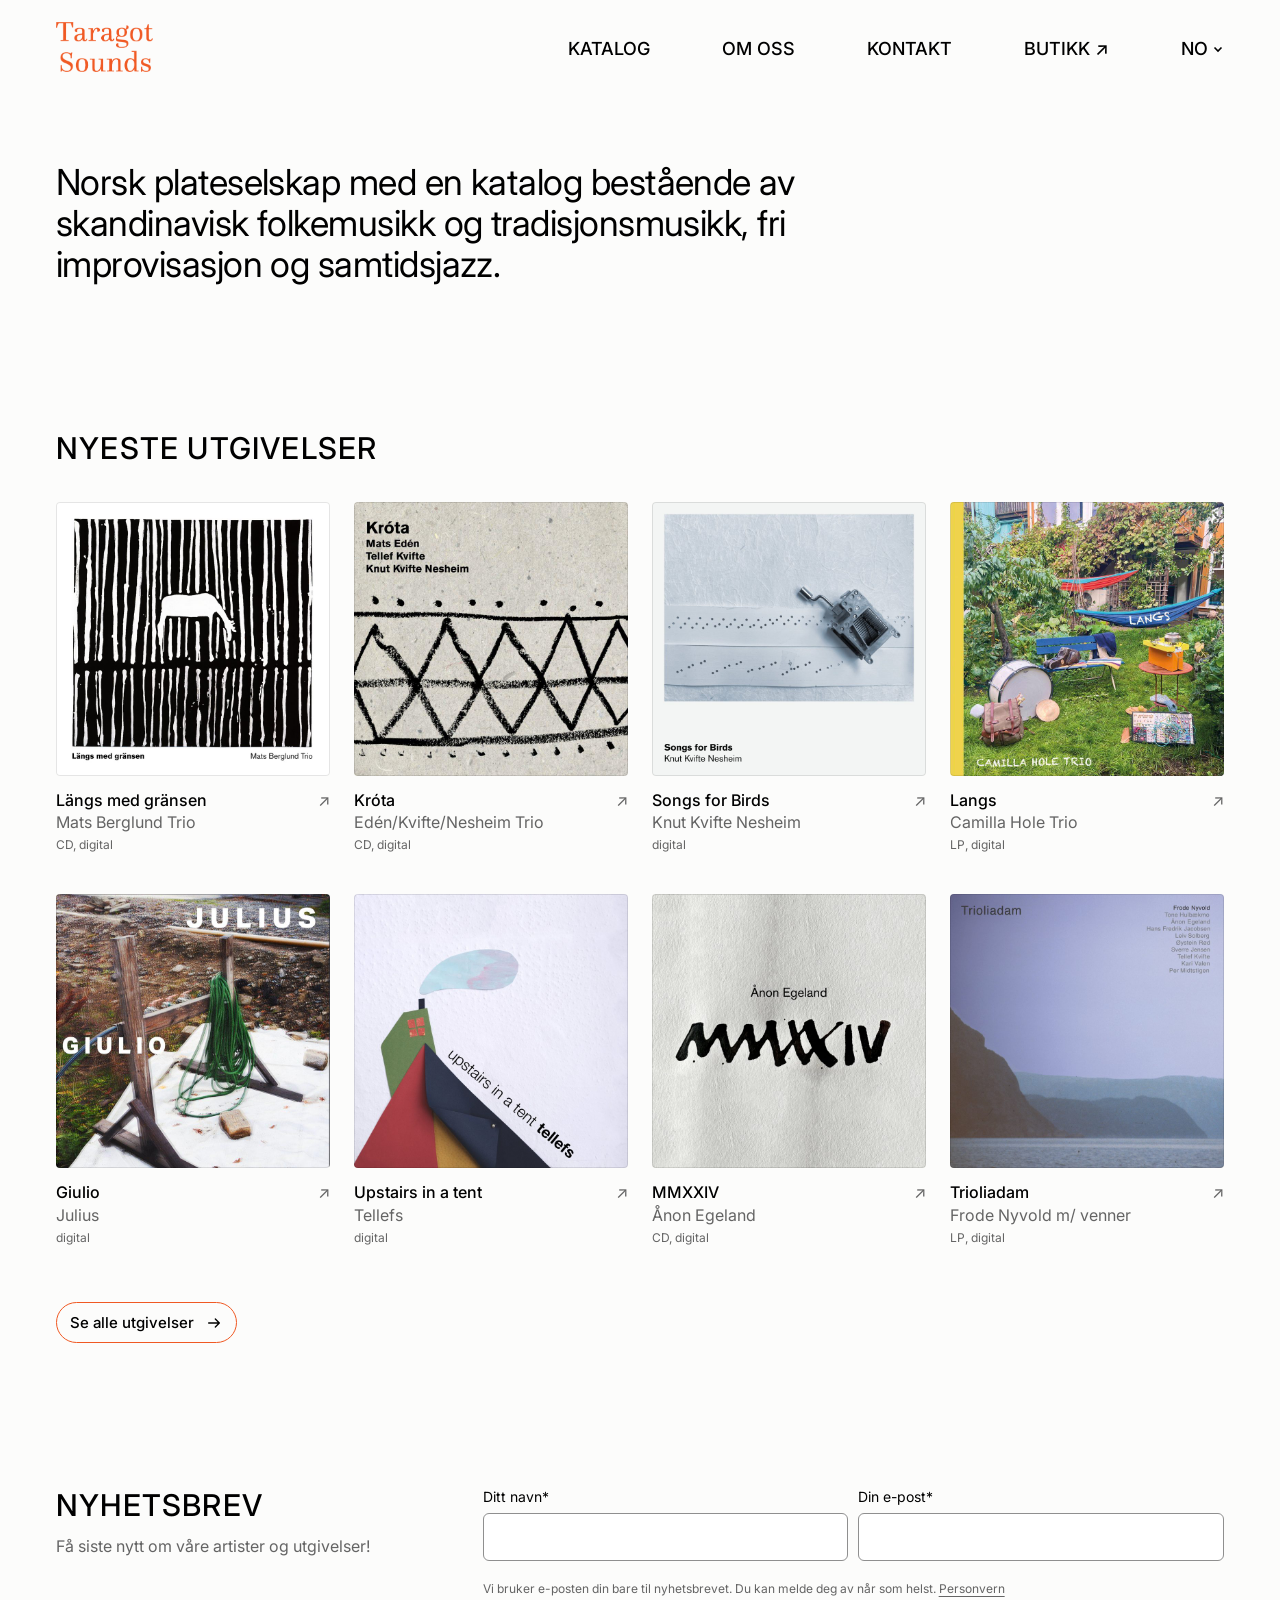
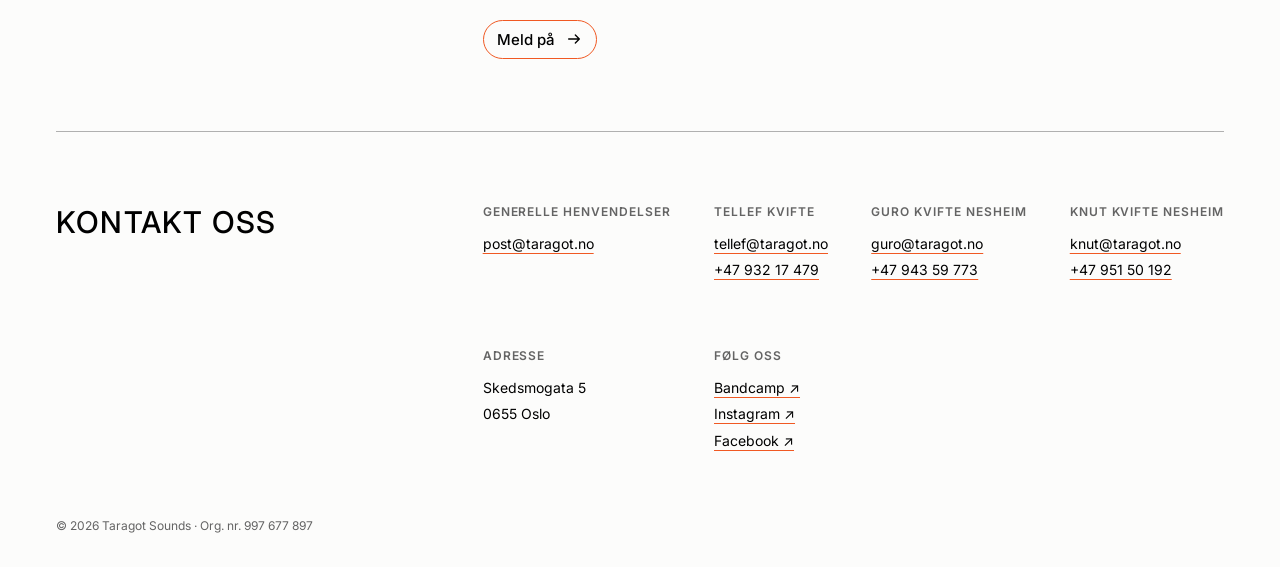
==== index.html @ 30683b6a "Ny logo, fjerning av prototype-tekst" ====
<!DOCTYPE html>
<html lang="nb">
<head>
  <meta charset="UTF-8">
  <meta name="viewport" content="width=device-width, initial-scale=1.0">
  <title>Taragot Sounds</title>
  <meta name="description" content="Norsk plateselskap med en katalog bestående av skandinavisk folkemusikk og tradisjonsmusikk, fri improvisasjon og samtidsjazz.">

  <!-- Inter (gratis, Google Fonts/OFL) brukes for all tekst. -->
  <link rel="preconnect" href="https://fonts.googleapis.com">
  <link rel="preconnect" href="https://fonts.gstatic.com" crossorigin>
  <link href="https://fonts.googleapis.com/css2?family=Inter:wght@400;500;600&display=swap" rel="stylesheet">

  <!-- tokens.css: farger, fonter og størrelser. stil.css: felles oppsett for alle sider. -->
  <link rel="stylesheet" href="tokens.css">
  <link rel="stylesheet" href="stil.css">
</head>
<body>


  <header class="nav" id="nav">
    <a class="logo" href="index.html" aria-label="Taragot Sounds — til forsiden">
      <img src="bilder/logo.png" alt="Taragot Sounds" width="97" height="50">
    </a>

    <nav class="nav-lenker" id="meny" aria-label="Hovedmeny">
      <a href="katalog.html">Katalog</a>
      <a href="om-oss.html">Om oss</a>
      <a href="#kontakt">Kontakt</a>
      <a href="https://taragot.bandcamp.com/" target="_blank" rel="noopener">Butikk&nbsp;<span aria-hidden="true">↗</span><span class="sr-only"> på Bandcamp (åpnes i ny fane)</span></a>
      <div class="sprakvelger" id="sprakvelger">
        <button class="sprak" id="sprak-knapp" aria-haspopup="true" aria-expanded="false" aria-controls="sprak-liste">
          <span class="sr-only">Språk: </span>NO
          <svg viewBox="0 0 12 12" fill="none" stroke="currentColor" stroke-width="1.6" aria-hidden="true"><path d="M2.5 4.5 6 8l3.5-3.5"/></svg>
        </button>
        <ul class="sprak-liste" id="sprak-liste" hidden>
          <li><a href="#" lang="nb" aria-current="true">Norsk</a></li>
          <li><a href="#" lang="en" hreflang="en">English</a></li>
        </ul>
      </div>
      <div class="meny-mobil">
        <ul class="meny-some">
          <li><a href="https://www.instagram.com/taragotsounds/" target="_blank" rel="noopener">Instagram&nbsp;<span aria-hidden="true">↗</span><span class="sr-only"> (åpnes i ny fane)</span></a></li>
          <li><a href="https://www.facebook.com/taragotsounds" target="_blank" rel="noopener">Facebook&nbsp;<span aria-hidden="true">↗</span><span class="sr-only"> (åpnes i ny fane)</span></a></li>
        </ul>
      </div>
    </nav>

    <button class="meny-knapp" id="meny-knapp" aria-label="Åpne meny" aria-expanded="false" aria-controls="meny">
      <svg class="ikon-meny" viewBox="0 0 24 24" fill="none" stroke="currentColor" stroke-width="1.6" stroke-linecap="round" aria-hidden="true"><path d="M4 7h16M4 12h16M4 17h16"/></svg>
      <svg class="ikon-lukk" viewBox="0 0 24 24" fill="none" stroke="currentColor" stroke-width="1.6" stroke-linecap="round" aria-hidden="true"><path d="M6 6l12 12M18 6 6 18"/></svg>
    </button>
  </header>

  <main>
    <section class="intro">
      <h1>Norsk plateselskap med en katalog bestående av skandinavisk folkemusikk og
        tradisjonsmusikk, fri improvisasjon og samtidsjazz.</h1>
    </section>

    <section class="innhold" id="utgivelser">
      <div class="utgivelser-topp">
        <h2 class="tittel">Nyeste utgivelser</h2>
        <div class="pilknapper">
          <button class="pil" id="pil-forrige" aria-label="Forrige utgivelse" disabled>
            <svg viewBox="0 0 18 18" fill="none" stroke="currentColor" stroke-width="1.5" stroke-linecap="round" stroke-linejoin="round" aria-hidden="true"><path d="M15 9H3M7.5 4.5 3 9l4.5 4.5"/></svg>
          </button>
          <button class="pil" id="pil-neste" aria-label="Neste utgivelse">
            <svg viewBox="0 0 18 18" fill="none" stroke="currentColor" stroke-width="1.5" stroke-linecap="round" stroke-linejoin="round" aria-hidden="true"><path d="M3 9h12M10.5 4.5 15 9l-4.5 4.5"/></svg>
          </button>
        </div>
      </div>

      <!-- Coverbilder ligger i bilder/covers/ (800×800 px, JPG).
           Mangler et bilde, vises tittelen som plassholder. -->
      <div class="kort-rad karusell" id="kort-rad">
        <a class="kort" href="https://taragot.bandcamp.com/album/l-ngs-med-gr-nsen" target="_blank" rel="noopener"><div class="cover">Längs med gränsen<img src="bilder/covers/langs-med-gransen.jpg" alt="" loading="lazy" onerror="this.remove()"></div><h3>Längs med gränsen<span class="pil-ut" aria-hidden="true">↗</span></h3><p class="artist">Mats Berglund Trio</p><p class="format">CD, digital</p><span class="sr-only"> – hør på Bandcamp (åpnes i ny fane)</span></a>
        <a class="kort" href="https://taragot.bandcamp.com/album/kr-ta" target="_blank" rel="noopener"><div class="cover">Króta<img src="bilder/covers/krota.jpg" alt="" loading="lazy" onerror="this.remove()"></div><h3>Króta<span class="pil-ut" aria-hidden="true">↗</span></h3><p class="artist">Edén/Kvifte/Nesheim Trio</p><p class="format">CD, digital</p><span class="sr-only"> – hør på Bandcamp (åpnes i ny fane)</span></a>
        <a class="kort" href="https://knutkviftenesheim.bandcamp.com/album/songs-for-birds" target="_blank" rel="noopener"><div class="cover">Songs for Birds<img src="bilder/covers/songs-for-birds.jpg" alt="" loading="lazy" onerror="this.remove()"></div><h3>Songs for Birds<span class="pil-ut" aria-hidden="true">↗</span></h3><p class="artist">Knut Kvifte Nesheim</p><p class="format">digital</p><span class="sr-only"> – hør på Bandcamp (åpnes i ny fane)</span></a>
        <a class="kort" href="https://camillaholetrio.bandcamp.com/album/langs" target="_blank" rel="noopener"><div class="cover">Langs<img src="bilder/covers/langs.jpg" alt="" loading="lazy" onerror="this.remove()"></div><h3>Langs<span class="pil-ut" aria-hidden="true">↗</span></h3><p class="artist">Camilla Hole Trio</p><p class="format">LP, digital</p><span class="sr-only"> – hør på Bandcamp (åpnes i ny fane)</span></a>
        <a class="kort" href="https://taragot.bandcamp.com/track/giulio" target="_blank" rel="noopener"><div class="cover">Giulio<img src="bilder/covers/giulio.jpg" alt="" loading="lazy" onerror="this.remove()"></div><h3>Giulio<span class="pil-ut" aria-hidden="true">↗</span></h3><p class="artist">Julius</p><p class="format">digital</p><span class="sr-only"> – hør på Bandcamp (åpnes i ny fane)</span></a>
        <a class="kort" href="https://tellefkvifte.bandcamp.com/album/upstairs-in-a-tent" target="_blank" rel="noopener"><div class="cover">Upstairs in a tent<img src="bilder/covers/upstairs-in-a-tent.jpg" alt="" loading="lazy" onerror="this.remove()"></div><h3>Upstairs in a tent<span class="pil-ut" aria-hidden="true">↗</span></h3><p class="artist">Tellefs</p><p class="format">digital</p><span class="sr-only"> – hør på Bandcamp (åpnes i ny fane)</span></a>
        <a class="kort" href="https://taragot.bandcamp.com/album/non-egeland-mmxxiv" target="_blank" rel="noopener"><div class="cover">MMXXIV<img src="bilder/covers/mmxxiv.jpg" alt="" loading="lazy" onerror="this.remove()"></div><h3>MMXXIV<span class="pil-ut" aria-hidden="true">↗</span></h3><p class="artist">Ånon Egeland</p><p class="format">CD, digital</p><span class="sr-only"> – hør på Bandcamp (åpnes i ny fane)</span></a>
        <a class="kort" href="https://taragot.bandcamp.com/album/trioliadam" target="_blank" rel="noopener"><div class="cover">Trioliadam<img src="bilder/covers/trioliadam.jpg" alt="" loading="lazy" onerror="this.remove()"></div><h3>Trioliadam<span class="pil-ut" aria-hidden="true">↗</span></h3><p class="artist">Frode Nyvold m/ venner</p><p class="format">LP, digital</p><span class="sr-only"> – hør på Bandcamp (åpnes i ny fane)</span></a>
      </div>

      <div class="se-alle">
        <a class="knapp" href="katalog.html">Se alle utgivelser
          <svg viewBox="0 0 18 18" fill="none" stroke="currentColor" stroke-width="1.5" stroke-linecap="round" stroke-linejoin="round" aria-hidden="true"><path d="M3 9h12M10.5 4.5 15 9l-4.5 4.5"/></svg>
        </a>
      </div>
    </section>

    <section class="nyhetsbrev to-kol">
      <div>
        <h2 class="tittel">Nyhetsbrev</h2>
        <p class="ingress">Få siste nytt om våre artister og utgivelser!</p>
      </div>
      <form id="paamelding">
        <div class="felter">
          <div class="felt">
            <label for="navn">Ditt navn*</label>
            <input id="navn" type="text" autocomplete="name" required>
          </div>
          <div class="felt">
            <label for="epost">Din e-post*</label>
            <input id="epost" type="email" autocomplete="email" required>
          </div>
        </div>
        <p class="personvern">Vi bruker e-posten din bare til nyhetsbrevet. Du kan melde deg av når som helst. <a href="#">Personvern</a></p>
        <button class="knapp" type="submit">Meld på
          <svg viewBox="0 0 18 18" fill="none" stroke="currentColor" stroke-width="1.5" stroke-linecap="round" stroke-linejoin="round" aria-hidden="true"><path d="M3 9h12M10.5 4.5 15 9l-4.5 4.5"/></svg>
        </button>
        <p class="takk" id="takk" role="status"></p>
      </form>
    </section>

  </main>

    <footer id="kontakt">
    <div class="footer-kontakt">
      <div>
        <h2 class="tittel">Kontakt oss</h2>
      </div>
      <div class="footer-grid">
        <div class="footer-kol footer-kol--person">
          <h3>Generelle henvendelser</h3>
          <ul>
            <li><a class="lenke" href="mailto:post@taragot.no">post@taragot.no</a></li>
          </ul>
        </div>
        <div class="footer-kol footer-kol--person">
          <h3>Tellef Kvifte</h3>
          <ul>
            <li><a class="lenke" href="mailto:tellef@taragot.no">tellef@taragot.no</a></li>
            <li><a class="lenke" href="tel:+4793217479">+47 932 17 479</a></li>
          </ul>
        </div>
        <div class="footer-kol footer-kol--person">
          <h3>Guro Kvifte Nesheim</h3>
          <ul>
            <li><a class="lenke" href="mailto:guro@taragot.no">guro@taragot.no</a></li>
            <li><a class="lenke" href="tel:+4794359773">+47 943 59 773</a></li>
          </ul>
        </div>
        <div class="footer-kol footer-kol--person">
          <h3>Knut Kvifte Nesheim</h3>
          <ul>
            <li><a class="lenke" href="mailto:knut@taragot.no">knut@taragot.no</a></li>
            <li><a class="lenke" href="tel:+4795150192">+47 951 50 192</a></li>
          </ul>
        </div>
        <div class="footer-kol">
          <h3>Adresse</h3>
          <p>Skedsmogata 5<br>0655 Oslo</p>
        </div>
        <div class="footer-kol">
          <h3>Følg oss</h3>
          <ul>
            <li><a class="lenke" href="https://taragot.bandcamp.com/" target="_blank" rel="noopener">Bandcamp&nbsp;<span aria-hidden="true">↗</span><span class="sr-only"> (åpnes i ny fane)</span></a></li>
            <li><a class="lenke" href="https://www.instagram.com/taragotsounds/" target="_blank" rel="noopener">Instagram&nbsp;<span aria-hidden="true">↗</span><span class="sr-only"> (åpnes i ny fane)</span></a></li>
            <li><a class="lenke" href="https://www.facebook.com/taragotsounds" target="_blank" rel="noopener">Facebook&nbsp;<span aria-hidden="true">↗</span><span class="sr-only"> (åpnes i ny fane)</span></a></li>
          </ul>
        </div>
      </div>
    </div>
    <div class="footer-bunn">
      <span>© 2026 Taragot Sounds · Org. nr. 997 677 897</span>
    </div>
  </footer>

  <a class="til-toppen" href="#" aria-label="Til toppen"><svg viewBox="0 0 24 24" fill="none" stroke="currentColor" stroke-width="1.6" stroke-linecap="round" stroke-linejoin="round" aria-hidden="true"><path d="M12 19V5M6 11l6-6 6 6"/></svg></a>

  <script src="felles.js"></script>

</body>
</html>
---- tokens.css ----
/* =====================================================================
   Design-tokens for 5b / Taragot — offentlig nettside
   ---------------------------------------------------------------------
   Grunnmuren prototypen bygger på: farger, fonter og typeskala som
   CSS-variabler. Designeren overstyrer verdiene her uten å røre annen kode.

   Utgangspunkt hentet fra taragot.com (Wix, 2026-06-20). Oppdatert med
   designer-innspill 2026-09-15: aksent = oransje, all tekst svart, Inter.
   ===================================================================== */

:root {

  /* --- FARGER ------------------------------------------------------- */
  --bg:        #FCFCFB;   /* sidebakgrunn (off-white) — navbar, hero, footer */
  --bg-alt:    #FFFFFF;   /* hvite kort/ruter (utgivelser, skjemafelt) */
  --bg-alt-2:  #F1F0EC;   /* plassholder bak coverbilder */
  --text:      #000000;   /* all tekst helt svart (designer 2026-09-15) */
  --text-svak: #8F8F8F;   /* sekundær tekst / metadata (grå) */
  --text-svak-2: #646464; /* mørkere grå variant */
  --linje:     #E2E2E2;   /* svake skillelinjer (kort-grid o.l.) */
  --cover-kant: rgba(0, 0, 0, 0.10); /* hårlinje rundt coverbilder */
  --linje-sterk: #B0B0B0; /* tydeligere linjer */
  --felt-kant:   #8F8F8F; /* kant rundt skjemafelt (kontrast 3,2:1)    */
  --linje-svart: #000000; /* svarte konturer: input, footer-topplinje */

  --aksent:       #F05923;  /* ORANSJE — sterkere oransje fra Mildrids skisse
                               2026-10-26 (var #EA854C). Logo, lydbølge,
                               kortkanter, knapper, skjemafelt, understrek. */
  --knapp-hover:  #A6A6A6;  /* grå ved hover på knapper (designer)         */

  /* --- FONTER -------------------------------------------------------
     Designer 2026-09-15: all tekst i Inter, unntatt logoen som beholder
     en serif. Inter er gratis (Google Fonts, OFL). Den endelige serifen
     til logoen avklares med designer — inntil da generisk serif-fallback. */

  --font-logo:      "Inter", system-ui, -apple-system, sans-serif; /* logo i Inter, store bokstaver (skisse 2026-10-26) */
  --font-overskrift: "Inter", system-ui, -apple-system, sans-serif;
  --font-brodtekst:  "Inter", system-ui, -apple-system, sans-serif;
  --font-meny:       "Inter", system-ui, -apple-system, sans-serif;

  /* --- TYPESKALA (linjehøyde 1.4) ----------------------------------- */
  --t-hero:       80px;
  --t-sidetittel: 60px;
  --t-h1:         48px;
  --t-h2:         40px;
  --t-h3:         24px;
  --t-brod:       18px;
  --t-h1-ny:      40px;   /* H1: introsetningen (mobil: 26px) */
  --t-sidetittel-ny: 40px; /* H1 på undersider, f.eks. KATALOG (mobil: 28px) */
  --t-ingress:    22px;   /* ingress under sidetittel (mobil: 19px) */
  --t-h2-ny:      30px;   /* H2: seksjonsoverskrifter (mobil: 20px) */
  --t-seksjon:    36px;   /* seksjonsoverskrifter, store bokstaver (mobil: 22px) */
  --t-intro:      22px;   /* introteksten øverst (mobil: 19px) */
  --t-meny:       16px;
  --t-nav:        18px;   /* toppmenyen på PC */
  --t-meny-stor:  34px;   /* lenkene i mobilmenyen */
  --t-knapp:      15px;
  --t-liten:      14px;
  --t-caption:    12px;
  --linjehoyde:   1.4;

  /* --- LAYOUT -------------------------------------------------------- */
  --gutter:       56px;   /* sidemarginal på desktop (mobil: 20px)       */

}

/* =====================================================================
   FONT-NOTAT
   ---------------------------------------------------------------------
   Designer valgte Inter til all tekst (2026-09-15). Inter er gratis
   (Google Fonts / OFL) — fri å selvhoste, ingen lisenshake.

   Fra 2026-10-26 (Mildrids skisse) er også logoen i Inter, med store
   bokstaver og en liten «lydbølge» under. Tidligere sto det en serif her.

   (De tidligere Wix-fontene Questa Sans / DIN Next er dermed ute av bruk
   — de var kommersielle og Wix-lisensen fulgte ikke med til egen side.)
   ===================================================================== */
---- stil.css ----
/* =====================================================================
   Felles stil for alle sidene på taragot-nettsiden.
   Bruker KUN variablene fra tokens.css (farger, fonter, størrelser).
   Ny layout 2026-10-26 etter Mildrids skisser.
   ===================================================================== */

* { box-sizing: border-box; }
html { scroll-behavior: smooth; }
body {
  margin: 0;
  background: var(--bg);
  color: var(--text);
  font-family: var(--font-brodtekst);
  font-size: var(--t-brod);
  line-height: var(--linjehoyde);
  -webkit-font-smoothing: antialiased;
}
a { color: inherit; text-decoration: none; }
img { display: block; max-width: 100%; }

/* Tekst bare for skjermlesere */
.sr-only {
  position: absolute; width: 1px; height: 1px; overflow: hidden;
  clip: rect(0 0 0 0); white-space: nowrap;
}

/* Synlig tastaturfokus på alt som kan klikkes */
a:focus-visible, button:focus-visible {
  outline: 2px solid var(--text); outline-offset: 3px; border-radius: 4px;
}

.proto-varsel {
  background: var(--text); color: var(--bg);
  font-family: var(--font-meny); font-size: var(--t-liten);
  text-align: center; padding: 8px 16px; letter-spacing: 0.02em;
}

/* Lik luft over og under hver seksjon */
:root { --seksjon-luft: 72px; }

.innhold { padding: 0 var(--gutter); }

/* --- Overskrifter ------------------------------------------------------
   H1 forside: stor introsetning (.intro h1)
   H1 underside: sidetittel med store bokstaver (.sidetittel)
   H2: seksjonsoverskrift (.tittel)
   H3: underoverskrift / korttittel                                       */
.tittel {
  font-family: var(--font-overskrift);
  font-size: var(--t-h2-ny); font-weight: 500;
  text-transform: uppercase; letter-spacing: 0.04em;
  line-height: 1.2; margin: 0;
}
.undertittel {
  font-size: var(--t-meny); font-weight: 600;
  text-transform: uppercase; letter-spacing: 0.06em;
  margin: 0;
}

/* --- Toppmeny ---------------------------------------------------------- */
.nav {
  position: sticky; top: 0; z-index: 50;
  background: var(--bg);
  display: flex; align-items: flex-start; justify-content: space-between;
  padding: 22px var(--gutter) 18px;
  transition: transform .3s ease;
}
.nav--skjult { transform: translateY(-100%); }

.logo { display: inline-block; }
.logo img { display: block; width: 97px; height: auto; }

.nav-lenker { display: flex; align-items: center; gap: clamp(28px, 6vw, 72px); padding-top: 14px; }
.nav-lenker a, .sprak {
  font-family: var(--font-meny); font-size: var(--t-nav); font-weight: 500;
  text-transform: uppercase; color: var(--text);
  transition: opacity .15s ease;
}
.nav-lenker a:hover, .sprak:hover { opacity: .45; }
/* Siden man står på: oransje strek under (teksten forblir svart for kontrast) */
.nav-lenker a[aria-current="page"] {
  text-decoration: underline; text-decoration-color: var(--aksent);
  text-decoration-thickness: 2px; text-underline-offset: 8px;
}

.sprak {
  display: inline-flex; align-items: center; gap: 4px;
  background: none; border: none; padding: 0; cursor: pointer;
}
.sprak svg { width: 12px; height: 12px; transition: transform .15s ease; }
.sprak[aria-expanded="true"] svg { transform: rotate(180deg); }
.sprakvelger { position: relative; }
.sprak-liste {
  position: absolute; right: 0; top: calc(100% + 10px); z-index: 60;
  list-style: none; margin: 0; padding: 6px 0; min-width: 150px;
  background: var(--bg-alt); border: 1px solid var(--linje); border-radius: 6px;
  box-shadow: 0 6px 20px rgba(0,0,0,.08);
}
.sprak-liste[hidden] { display: none; }
.nav-lenker .sprak-liste a { display: block; padding: 9px 16px; text-transform: none; font-weight: 400; }
.nav-lenker .sprak-liste a:hover { opacity: 1; background: var(--bg-alt-2); }
.sprak-liste a[aria-current="true"] { font-weight: 600; }
.sprak-liste a[aria-current="true"]::after { content: " ✓"; }

/* Ekstra innhold i mobilmenyen (språk og sosiale medier) – skjult på PC */
.meny-mobil { display: none; }
.meny-some { list-style: none; margin: 0; padding: 0; display: flex; gap: 28px; }
.nav-lenker .meny-some a {
  font-size: var(--t-liten); font-weight: 400; text-transform: none;
  text-decoration: underline; text-decoration-color: var(--aksent); text-underline-offset: 4px;
}

.meny-knapp {
  display: none;
  width: 44px; height: 44px; border-radius: 50%;
  border: 1.5px solid var(--aksent); background: none; color: var(--text);
  align-items: center; justify-content: center; cursor: pointer; padding: 0;
}
.meny-knapp svg { width: 22px; height: 22px; }
.meny-knapp .ikon-lukk, .nav--apen .meny-knapp .ikon-meny { display: none; }
.nav--apen .meny-knapp .ikon-lukk { display: block; }

/* --- Forside: intro ---------------------------------------------------- */
.intro { padding: 72px var(--gutter) var(--seksjon-luft); }
.intro h1 {
  margin: 0; max-width: 23em;
  font-size: clamp(28px, 2.8vw, 38px); font-weight: 400;
  line-height: 1.15; letter-spacing: -0.015em;
}

/* --- Undersider: sidetopp ---------------------------------------------- */
.sidetopp { padding: 72px var(--gutter) 56px; }
.sidetittel {
  margin: 0;
  font-size: var(--t-sidetittel-ny); font-weight: 500;
  text-transform: uppercase; letter-spacing: 0.03em; line-height: 1.1;
}
/* Sidetittel til venstre, ingress til høyre (samme kolonner som .to-kol) */
.sidetopp--to-kol { display: grid; grid-template-columns: 1fr 2fr; gap: 56px; align-items: start; }
.sidetopp--to-kol .sideingress { margin-top: 4px; }
.sideingress {
  margin: 28px 0 0; max-width: 56ch;
  font-size: var(--t-ingress); line-height: 1.4;
}

/* --- Utgivelser -------------------------------------------------------- */
#utgivelser { padding-top: var(--seksjon-luft); }
.utgivelser-topp { display: flex; align-items: center; justify-content: space-between; margin-bottom: 36px; }
.pilknapper { display: none; gap: 10px; }
.pil {
  width: 44px; height: 44px; border-radius: 50%;
  border: 1.5px solid var(--aksent); background: none; color: var(--text);
  display: flex; align-items: center; justify-content: center; cursor: pointer; padding: 0;
  transition: opacity .15s ease;
}
.pil svg { width: 18px; height: 18px; }
.pil:disabled { opacity: .3; cursor: default; }

.kort-rad { display: grid; grid-template-columns: repeat(4, 1fr); gap: 40px 24px; }
/* Utgivelser oppfører seg som kort (hele flaten er klikkbar),
   men uten ramme – bare cover og tekst. */
.kort { display: block; position: relative; border-radius: 4px; }
.cover {
  position: relative; aspect-ratio: 1 / 1; overflow: hidden;
  background: var(--bg-alt-2); border-radius: 4px;
  display: flex; align-items: center; justify-content: center;
  text-align: center; padding: 12px;
  color: var(--text-svak-2); font-size: var(--t-caption);
}
.cover img {
  position: absolute; inset: 0; width: 100%; height: 100%; object-fit: cover;
  transition: filter .3s ease;
}
/* Hover: coveret blekner litt (beholder fargene), som tegn på at det kan klikkes */
.cover::before {
  content: ""; position: absolute; inset: 0; z-index: 1; pointer-events: none;
  background: var(--bg); opacity: 0; transition: opacity .3s ease;
}
.kort:hover .cover::before, .kort:focus-visible .cover::before { opacity: .5; }
/* Hårlinje rundt coveret, så lyse covere ikke flyter ut i bakgrunnen */
.cover::after {
  content: ""; position: absolute; inset: 0; border-radius: 4px;
  box-shadow: inset 0 0 0 1px var(--cover-kant); pointer-events: none;
}
.kort h3 {
  display: flex; align-items: baseline; justify-content: space-between; gap: 8px;
  font-size: var(--t-meny); font-weight: 500; margin: 14px 0 2px; line-height: 1.3;
}
.kort .pil-ut { flex: none; font-weight: 400; color: var(--text-svak-2); transition: color .15s ease, transform .15s ease; }
.kort:hover .pil-ut, .kort:focus-visible .pil-ut { color: var(--text); transform: translate(2px, -2px); }
.kort .artist { font-size: var(--t-meny); color: var(--text-svak-2); margin: 0; line-height: 1.3; }
.kort .format { font-size: var(--t-caption); color: var(--text-svak-2); margin: 4px 0 0; }

.se-alle { margin: 56px 0 var(--seksjon-luft); }
.katalog { padding-bottom: var(--seksjon-luft); }

/* --- Knapper ------------------------------------------------------------
   Sekundær: oransje kant. Primær: fylt oransje, svart tekst.            */
.knapp {
  display: inline-flex; align-items: center; gap: 12px; cursor: pointer;
  background: none; color: var(--text);
  border: 1.5px solid var(--aksent); border-radius: 999px;
  font-family: var(--font-meny); font-size: var(--t-knapp); font-weight: 500;
  padding: 9px 14px 9px 13px;
  transition: background .15s ease, color .15s ease;
}
.knapp svg { width: 16px; height: 16px; transition: transform .15s ease; }
.knapp:hover { background: var(--aksent); }
.knapp:hover svg { transform: translateX(3px); }
.knapp--primar { background: var(--aksent); border-color: var(--aksent); color: var(--text); font-weight: 600; }
.knapp--primar:hover { background: var(--text); border-color: var(--text); color: #FFFFFF; }

/* --- Tekstlenker ------------------------------------------------------- */
.lenke {
  font-size: var(--t-meny);
  text-decoration: underline; text-decoration-color: var(--aksent);
  text-decoration-thickness: 1px; text-underline-offset: 4px;
  transition: opacity .15s ease;
}
.lenke:hover { opacity: .55; }

/* --- To kolonner: tittel til venstre, innhold til høyre ---------------- */
.to-kol {
  display: grid; grid-template-columns: 1fr 2fr; gap: 56px;
  padding: var(--seksjon-luft) var(--gutter);
}
.to-kol .tittel { margin-bottom: 12px; }
.ingress { margin: 0; font-size: var(--t-meny); color: var(--text-svak-2); max-width: 32ch; }

/* --- Nyhetsbrev -------------------------------------------------------- */
.felter { display: grid; grid-template-columns: 1fr 1fr; gap: 10px; margin-bottom: 20px; }
.felt label { display: block; font-size: var(--t-liten); color: var(--text); margin-bottom: 6px; }
.felt input {
  width: 100%; height: 48px; padding: 0 14px;
  background: var(--bg-alt);
  border: 1px solid var(--felt-kant); border-radius: 6px;
  font-family: var(--font-brodtekst); font-size: var(--t-meny); color: var(--text);
  transition: border-color .15s ease;
}
.felt input:hover { border-color: var(--text); }
.felt input:focus { outline: 2px solid var(--text); outline-offset: 1px; border-color: var(--text); }
.personvern { font-size: var(--t-caption); color: var(--text-svak-2); margin: 0 0 22px; }
.personvern a { text-decoration: underline; text-underline-offset: 3px; }
.takk { display: none; margin-top: 14px; font-size: var(--t-liten); }

/* --- Kontaktliste ------------------------------------------------------ */
.kontaktliste { list-style: none; margin: 0; padding: 0; }
.kontaktliste li {
  display: grid; grid-template-columns: 1.2fr 1.2fr 1fr; gap: 24px; align-items: baseline;
  padding: 10px 0;
}
.kontaktliste .navn { font-size: var(--t-meny); font-weight: 500; }
.kontaktliste .tlf { justify-self: start; }

/* --- Om oss ------------------------------------------------------------ */
.bilde-plass {
  position: relative; overflow: hidden; border-radius: 4px;
  background: var(--bg-alt-2);
  display: flex; align-items: center; justify-content: center;
  color: var(--text-svak-2); font-size: var(--t-liten); text-align: center; padding: 16px;
}
.bilde-plass img { position: absolute; inset: 0; width: 100%; height: 100%; object-fit: cover; }
.fellesbilde { margin: 0; padding: 0 var(--gutter); }
.fellesbilde .bilde-plass { aspect-ratio: 21 / 9; }
.fellesbilde figcaption { margin-top: 12px; font-size: var(--t-caption); color: var(--text-svak-2); }

.brodtekst { max-width: 62ch; }
.brodtekst p { margin: 0 0 1.2em; font-size: var(--t-brod); line-height: 1.65; }
.brodtekst p:last-child { margin-bottom: 0; }
.brodtekst .lenke { font-size: inherit; }

.folk-seksjon { padding-bottom: 16px; }
.folk { display: grid; grid-template-columns: repeat(3, 1fr); gap: 24px; }
.person .bilde-plass { aspect-ratio: 4 / 5; }
.person h3 { margin: 16px 0 2px; font-size: var(--t-meny); font-weight: 500; line-height: 1.3; }
.person p { margin: 0; font-size: var(--t-liten); color: var(--text-svak-2); line-height: 1.45; }
.person-kontakt { list-style: none; margin: 14px 0 0; padding: 0; display: grid; gap: 6px; }
.person-kontakt .lenke { font-size: var(--t-liten); }

/* --- Footer ------------------------------------------------------------ */
footer {
  margin: 0 var(--gutter); padding: var(--seksjon-luft) 0 32px;
  border-top: 1px solid var(--linje-sterk);
  font-size: var(--t-liten); color: var(--text);
}
/* Kontakt oss er første del av footeren: tittel til venstre, innhold til høyre.
   Personene, adressen og Følg oss står i ett felles rutenett, så kolonnene
   står i linje og avstanden er lik overalt. */
.footer-kontakt { display: grid; grid-template-columns: 1fr 2fr; gap: 56px; padding-bottom: 56px; }
.footer-grid {
  display: grid; grid-template-columns: repeat(4, max-content);
  justify-content: space-between; gap: 40px 24px;
}
.footer-kol--person h3 { white-space: nowrap; }
/* Litt ekstra luft mellom personene og Adresse / Følg oss */
.footer-grid > .footer-kol:not(.footer-kol--person) { margin-top: 24px; }
.footer-kol h3 {
  margin: 0 0 10px; font-size: var(--t-caption); font-weight: 600;
  text-transform: uppercase; letter-spacing: 0.08em; color: var(--text-svak-2);
}
.footer-kol p, .footer-kol ul { margin: 0; padding: 0; list-style: none; line-height: 1.9; }
.footer-kol .lenke { font-size: var(--t-liten); }
.footer-bunn {
  display: flex; justify-content: space-between; align-items: center; gap: 20px;
  padding-top: 8px; font-size: var(--t-caption); color: var(--text-svak-2);
}
/* Til toppen: rund knapp med pil, samme stil som menyknappen.
   Ligger fast nede i høyre hjørne og vises når man har scrollet ned. */
.til-toppen {
  position: fixed; right: var(--gutter); bottom: 24px; z-index: 40;
  width: 44px; height: 44px; border-radius: 50%;
  border: 1.5px solid var(--aksent); background: var(--bg); color: var(--text);
  display: inline-flex; align-items: center; justify-content: center;
  opacity: 0; visibility: hidden; transform: translateY(8px);
  transition: opacity .2s ease, transform .2s ease, visibility .2s, background .15s ease;
}
.til-toppen--synlig { opacity: 1; visibility: visible; transform: none; }
.til-toppen svg { width: 20px; height: 20px; transition: transform .15s ease; }
.til-toppen:hover { background: var(--aksent); }
.til-toppen:hover svg { transform: translateY(-2px); }
body.meny-apen .til-toppen { visibility: hidden; }

/* =====================================================================
   NETTBRETT
   ===================================================================== */
@media (max-width: 1180px) {
  /* Smalere skjerm: to kolonner, så navnene ikke deles */
  .footer-grid { grid-template-columns: repeat(2, max-content); justify-content: start; column-gap: 72px; }
}
@media (max-width: 1000px) {
  .kort-rad { grid-template-columns: repeat(2, 1fr); }

  /* Nettbrett og mobil: tittel over innholdet i Kontakt oss og på Katalog */
  .footer-kontakt { grid-template-columns: 1fr; gap: 24px; }
  .sidetopp--to-kol { grid-template-columns: 1fr; gap: 0; }
  .sidetopp--to-kol .sideingress { margin-top: 24px; }

  /* Nettbrett og mobil: rund menyknapp i stedet for menylinjen */
  .nav { align-items: center; padding: 16px var(--gutter); }
  /* Mobilmeny: dekker hele skjermen, store lenker.
     Ligger bak logo og lukkeknapp (z-index -1 inne i headeren). */
  .nav-lenker {
    display: none; z-index: -1;
    position: fixed; inset: 0;
    flex-direction: column; align-items: flex-start; gap: 0;
    background: var(--bg);
    padding: var(--meny-topp, 136px) var(--gutter) 40px;
    overflow-y: auto;
  }
  .nav--apen .nav-lenker { display: flex; }
  .nav-lenker > a {
    font-size: var(--t-meny-stor); font-weight: 400; line-height: 1.15;
    letter-spacing: 0.01em; padding: 10px 0;
    text-decoration: underline; text-decoration-color: var(--aksent);
    text-decoration-thickness: 1.5px; text-underline-offset: 8px;
  }
  .nav-lenker > a[aria-current="page"] { text-decoration-thickness: 3px; }
  .nav-lenker > a:hover { opacity: .55; }
  .sprakvelger { margin-top: 36px; }
  .sprak { font-size: var(--t-meny); padding: 6px 0; }
  .sprak svg { width: 14px; height: 14px; }
  .sprak-liste { position: static; margin-top: 10px; box-shadow: none; min-width: 180px; }
  .nav-lenker .sprak-liste a { padding: 12px 16px; }
  .meny-mobil { display: block; margin-top: 36px; }
  .meny-knapp { display: inline-flex; }
  body.meny-apen { overflow: hidden; }
}

/* =====================================================================
   MOBIL
   ===================================================================== */
@media (max-width: 767px) {
  :root { --gutter: 20px; --t-h2-ny: 20px; --t-sidetittel-ny: 28px; --t-ingress: 19px; --seksjon-luft: 48px; }

  .logo img { width: 68px; }

  .intro { padding: 28px var(--gutter) var(--seksjon-luft); }
  .intro h1 { font-size: 24px; }
  .sidetopp { padding: 32px var(--gutter) 36px; }
  .sidetopp--to-kol { grid-template-columns: 1fr; gap: 0; }
  .sidetopp--to-kol .sideingress { margin-top: 18px; }

  .utgivelser-topp { margin-bottom: 18px; }
  .pilknapper { display: flex; }

  /* Katalog: to cover per rad på mobil (50+ utgivelser) */
  .kort-rad { grid-template-columns: 1fr 1fr; gap: 28px 14px; }
  .kort-rad .kort h3, .kort-rad .kort .artist { font-size: var(--t-liten); }

  /* Forsiden: karusell. Første cover starter i linje med resten av innholdet. */
  .karusell {
    display: flex; gap: 16px;
    overflow-x: auto; overflow-y: hidden; scroll-snap-type: x mandatory; scrollbar-width: none;
    overscroll-behavior-x: contain; touch-action: pan-x pan-y;
    margin: 0 calc(var(--gutter) * -1); padding: 0 var(--gutter);
    scroll-padding: 0 var(--gutter);
  }
  .karusell::-webkit-scrollbar { display: none; }
  .karusell .kort {
    flex: 0 0 78%; scroll-snap-align: start;
    opacity: .4; transition: opacity .25s ease;
  }
  .karusell .kort.fokus { opacity: 1; }
  .karusell .kort:hover .cover::before { opacity: 0; }
  .karusell .kort h3, .karusell .kort .artist { font-size: var(--t-meny); }

  .se-alle { margin: 36px 0 var(--seksjon-luft); }

  .to-kol { grid-template-columns: 1fr; gap: 20px; }
  .felter { grid-template-columns: 1fr; gap: 26px; margin-bottom: 34px; }
  .kontaktliste li { grid-template-columns: 1fr; gap: 4px; padding: 0 0 24px; }

  .fellesbilde .bilde-plass { aspect-ratio: 4 / 3; }
  .folk { grid-template-columns: 1fr; gap: 40px; }

  footer { padding: 48px 0 28px; }
  .footer-kontakt { grid-template-columns: 1fr; gap: 24px; padding-bottom: 32px; }
  .footer-grid { grid-template-columns: 1fr 1fr; gap: 28px 16px; }
  .footer-kol--person { grid-column: 1 / -1; }
}

@media (prefers-reduced-motion: reduce) {
  html { scroll-behavior: auto; }
  .nav, .kort, .cover img { transition: none; }
}
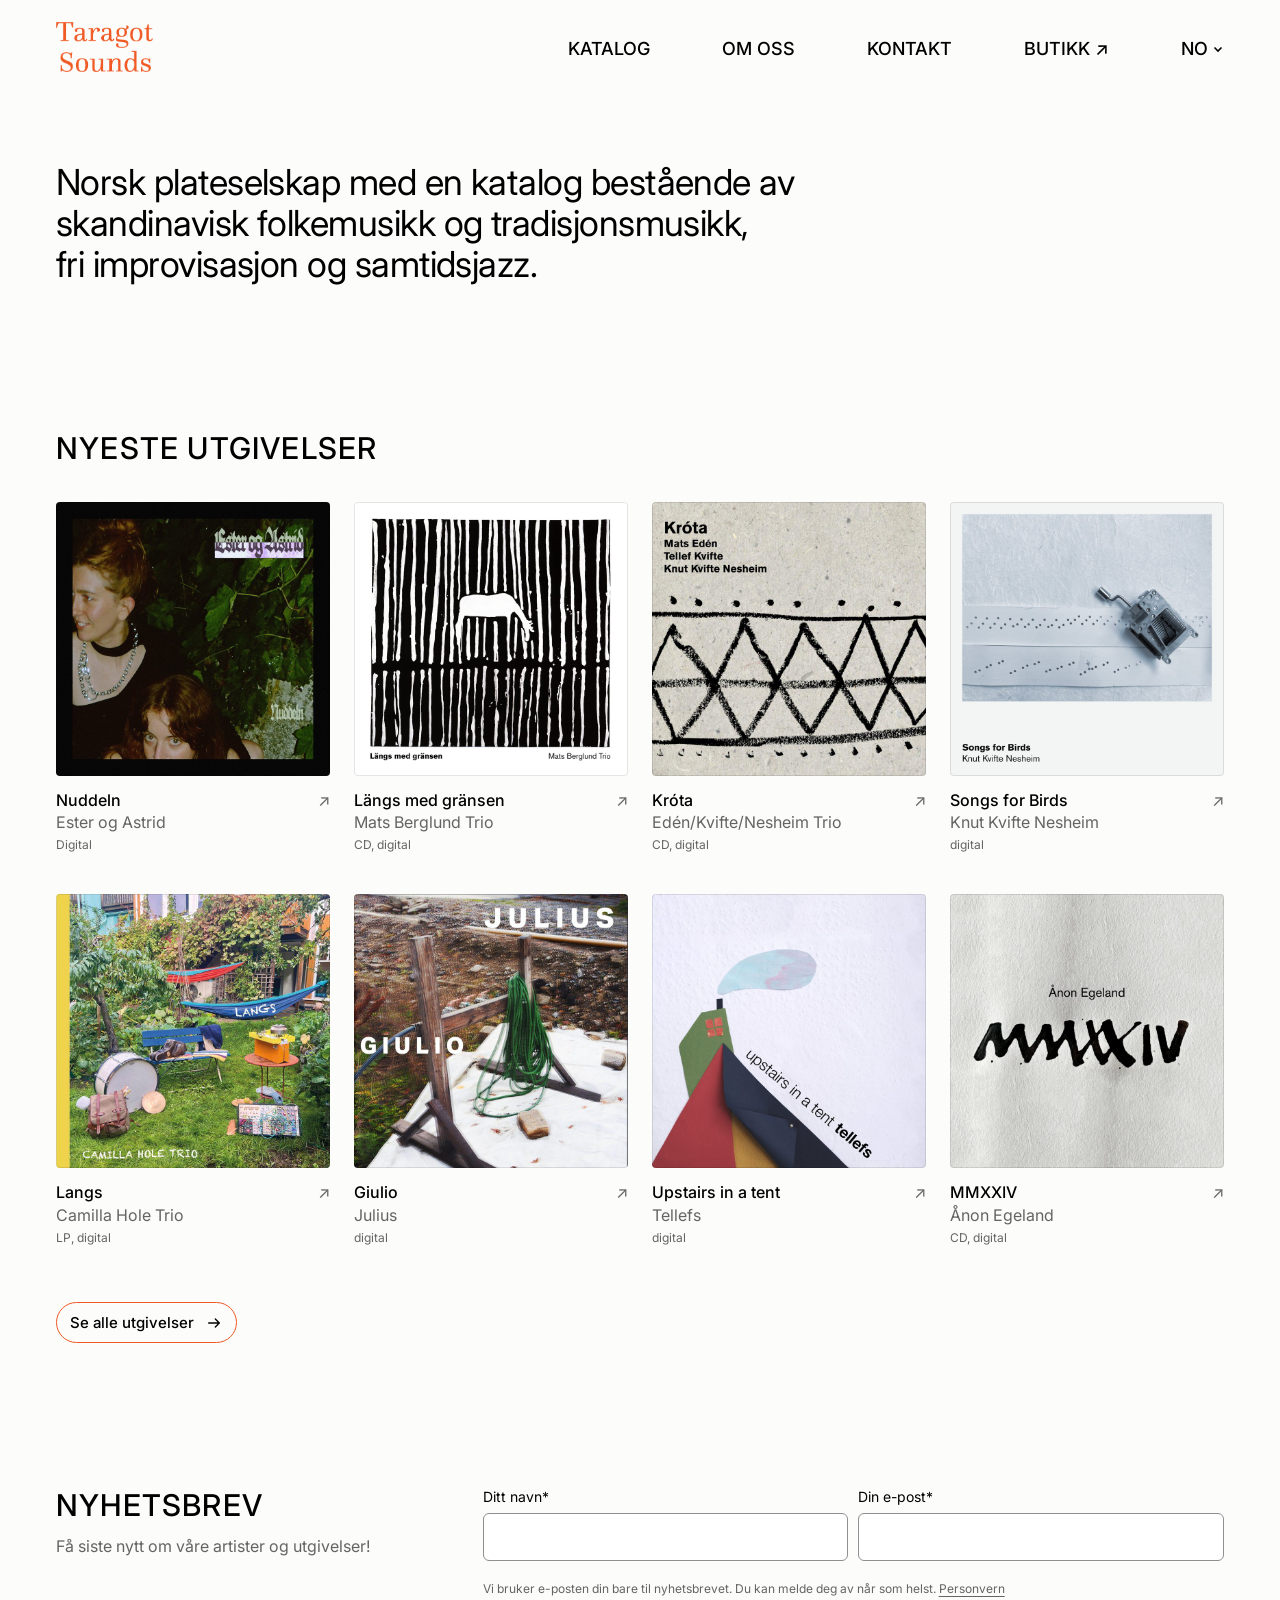
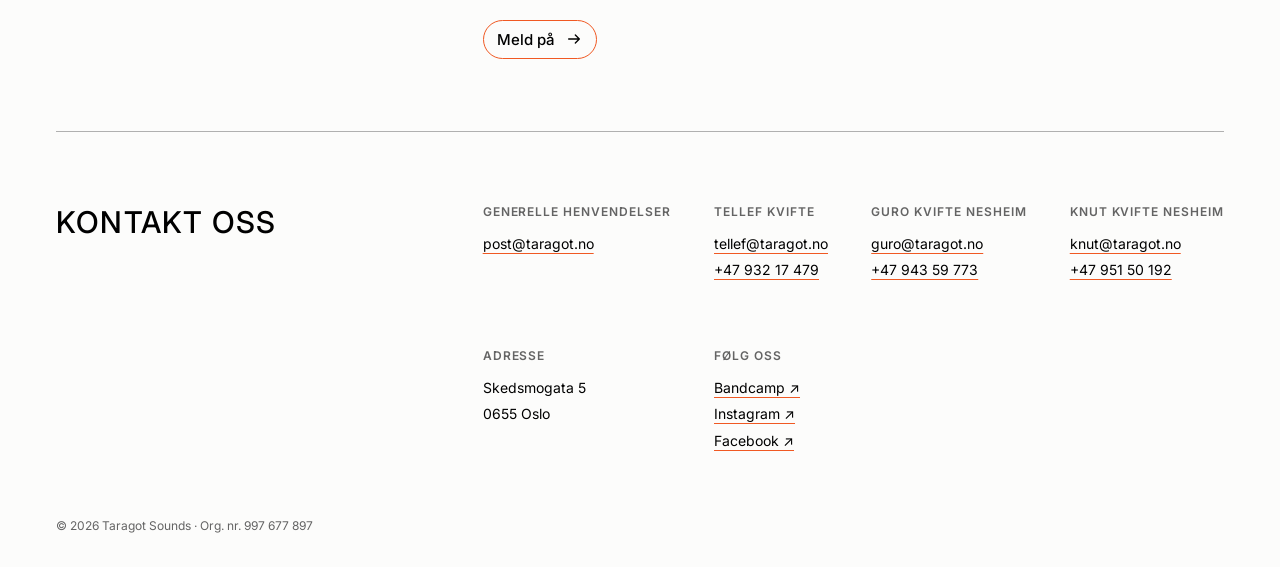
==== commit 9fcf29bb: "nyeste album" ====
--- a/index.html
+++ b/index.html
@@ -55,7 +55,7 @@
   <main>
     <section class="intro">
       <h1>Norsk plateselskap med en katalog bestående av skandinavisk folkemusikk og
-        tradisjonsmusikk, fri improvisasjon og samtidsjazz.</h1>
+        tradisjonsmusikk, fri&nbsp;improvisasjon og samtidsjazz.</h1>
     </section>
 
     <section class="innhold" id="utgivelser">
@@ -74,6 +74,7 @@
       <!-- Coverbilder ligger i bilder/covers/ (800×800 px, JPG).
            Mangler et bilde, vises tittelen som plassholder. -->
       <div class="kort-rad karusell" id="kort-rad">
+        <a class="kort" href="https://taragot.bandcamp.com/album/nuddeln" target="_blank" rel="noopener" data-slipp="2026-11-21"><div class="cover">Nuddeln<img src="bilder/covers/nuddeln.jpg" alt="" loading="lazy" onerror="this.remove()"><span class="slipp-merke">Slippes 21. nov.</span></div><h3>Nuddeln<span class="pil-ut" aria-hidden="true">↗</span></h3><p class="artist">Ester og Astrid</p><p class="format">Digital</p><span class="sr-only"> – forhåndslytt på Bandcamp (åpnes i ny fane)</span></a>
         <a class="kort" href="https://taragot.bandcamp.com/album/l-ngs-med-gr-nsen" target="_blank" rel="noopener"><div class="cover">Längs med gränsen<img src="bilder/covers/langs-med-gransen.jpg" alt="" loading="lazy" onerror="this.remove()"></div><h3>Längs med gränsen<span class="pil-ut" aria-hidden="true">↗</span></h3><p class="artist">Mats Berglund Trio</p><p class="format">CD, digital</p><span class="sr-only"> – hør på Bandcamp (åpnes i ny fane)</span></a>
         <a class="kort" href="https://taragot.bandcamp.com/album/kr-ta" target="_blank" rel="noopener"><div class="cover">Króta<img src="bilder/covers/krota.jpg" alt="" loading="lazy" onerror="this.remove()"></div><h3>Króta<span class="pil-ut" aria-hidden="true">↗</span></h3><p class="artist">Edén/Kvifte/Nesheim Trio</p><p class="format">CD, digital</p><span class="sr-only"> – hør på Bandcamp (åpnes i ny fane)</span></a>
         <a class="kort" href="https://knutkviftenesheim.bandcamp.com/album/songs-for-birds" target="_blank" rel="noopener"><div class="cover">Songs for Birds<img src="bilder/covers/songs-for-birds.jpg" alt="" loading="lazy" onerror="this.remove()"></div><h3>Songs for Birds<span class="pil-ut" aria-hidden="true">↗</span></h3><p class="artist">Knut Kvifte Nesheim</p><p class="format">digital</p><span class="sr-only"> – hør på Bandcamp (åpnes i ny fane)</span></a>
@@ -81,7 +82,6 @@
         <a class="kort" href="https://taragot.bandcamp.com/track/giulio" target="_blank" rel="noopener"><div class="cover">Giulio<img src="bilder/covers/giulio.jpg" alt="" loading="lazy" onerror="this.remove()"></div><h3>Giulio<span class="pil-ut" aria-hidden="true">↗</span></h3><p class="artist">Julius</p><p class="format">digital</p><span class="sr-only"> – hør på Bandcamp (åpnes i ny fane)</span></a>
         <a class="kort" href="https://tellefkvifte.bandcamp.com/album/upstairs-in-a-tent" target="_blank" rel="noopener"><div class="cover">Upstairs in a tent<img src="bilder/covers/upstairs-in-a-tent.jpg" alt="" loading="lazy" onerror="this.remove()"></div><h3>Upstairs in a tent<span class="pil-ut" aria-hidden="true">↗</span></h3><p class="artist">Tellefs</p><p class="format">digital</p><span class="sr-only"> – hør på Bandcamp (åpnes i ny fane)</span></a>
         <a class="kort" href="https://taragot.bandcamp.com/album/non-egeland-mmxxiv" target="_blank" rel="noopener"><div class="cover">MMXXIV<img src="bilder/covers/mmxxiv.jpg" alt="" loading="lazy" onerror="this.remove()"></div><h3>MMXXIV<span class="pil-ut" aria-hidden="true">↗</span></h3><p class="artist">Ånon Egeland</p><p class="format">CD, digital</p><span class="sr-only"> – hør på Bandcamp (åpnes i ny fane)</span></a>
-        <a class="kort" href="https://taragot.bandcamp.com/album/trioliadam" target="_blank" rel="noopener"><div class="cover">Trioliadam<img src="bilder/covers/trioliadam.jpg" alt="" loading="lazy" onerror="this.remove()"></div><h3>Trioliadam<span class="pil-ut" aria-hidden="true">↗</span></h3><p class="artist">Frode Nyvold m/ venner</p><p class="format">LP, digital</p><span class="sr-only"> – hør på Bandcamp (åpnes i ny fane)</span></a>
       </div>
 
       <div class="se-alle">
@@ -91,7 +91,7 @@
       </div>
     </section>
 
-    <section class="nyhetsbrev to-kol">
+    <section class="nyhetsbrev to-kol" aria-live="polite">
       <div>
         <h2 class="tittel">Nyhetsbrev</h2>
         <p class="ingress">Få siste nytt om våre artister og utgivelser!</p>
@@ -100,7 +100,7 @@
         <div class="felter">
           <div class="felt">
             <label for="navn">Ditt navn*</label>
-            <input id="navn" type="text" autocomplete="name" required>
+            <input id="navn" type="text" autocomplete="name" maxlength="200" required>
           </div>
           <div class="felt">
             <label for="epost">Din e-post*</label>
@@ -111,8 +111,16 @@
         <button class="knapp" type="submit">Meld på
           <svg viewBox="0 0 18 18" fill="none" stroke="currentColor" stroke-width="1.5" stroke-linecap="round" stroke-linejoin="round" aria-hidden="true"><path d="M3 9h12M10.5 4.5 15 9l-4.5 4.5"/></svg>
         </button>
-        <p class="takk" id="takk" role="status"></p>
+        <p class="skjema-feil" id="skjema-feil" role="alert" hidden></p>
       </form>
+      <div class="bekreftelse" id="bekreftelse" tabindex="-1" hidden>
+        <span class="bekreftelse-ikon" aria-hidden="true"><svg viewBox="0 0 24 24" fill="none" stroke="currentColor" stroke-width="1.8" stroke-linecap="round" stroke-linejoin="round"><path d="M5 12.5l4.5 4.5L19 7.5"/></svg></span>
+        <div>
+          <h3 class="bekreftelse-tittel">Takk, du er påmeldt!</h3>
+          <p class="bekreftelse-tekst">Vi sender nyheter om artister og utgivelser til <strong id="bekreftet-epost"></strong>.</p>
+          <button class="tekstknapp" type="button" id="ny-paamelding">Meld på en annen e-post</button>
+        </div>
+      </div>
     </section>
 
   </main>
--- a/stil.css
+++ b/stil.css
@@ -190,6 +190,14 @@
 .kort:hover .pil-ut, .kort:focus-visible .pil-ut { color: var(--text); transform: translate(2px, -2px); }
 .kort .artist { font-size: var(--t-meny); color: var(--text-svak-2); margin: 0; line-height: 1.3; }
 .kort .format { font-size: var(--t-caption); color: var(--text-svak-2); margin: 4px 0 0; }
+/* Kommende utgivelse: merke oppå coveret. Fjernes automatisk på slippdagen (felles.js). */
+.slipp-merke {
+  position: absolute; left: 10px; top: 10px; z-index: 2;
+  background: rgba(0, 0, 0, .72); color: #FFFFFF;
+  border: 1.5px solid var(--aksent); backdrop-filter: blur(2px);
+  font-size: var(--t-caption); font-weight: 600; letter-spacing: 0.02em;
+  padding: 5px 10px; border-radius: 999px;
+}
 
 .se-alle { margin: 56px 0 var(--seksjon-luft); }
 .katalog { padding-bottom: var(--seksjon-luft); }
@@ -241,7 +249,31 @@
 .felt input:focus { outline: 2px solid var(--text); outline-offset: 1px; border-color: var(--text); }
 .personvern { font-size: var(--t-caption); color: var(--text-svak-2); margin: 0 0 22px; }
 .personvern a { text-decoration: underline; text-underline-offset: 3px; }
-.takk { display: none; margin-top: 14px; font-size: var(--t-liten); }
+/* Nyhetsbrev: bekreftelse vises der skjemaet stod, uten ny side */
+.bekreftelse {
+  display: flex; gap: 20px; align-items: flex-start;
+  padding: 28px; border: 1px solid var(--linje); border-radius: 6px;
+  background: var(--bg-alt);
+}
+.bekreftelse[hidden], .skjema-feil[hidden], #paamelding[hidden] { display: none; }
+.bekreftelse:focus { outline: none; }
+.bekreftelse-ikon {
+  flex: none; width: 44px; height: 44px; border-radius: 50%;
+  background: var(--aksent); color: var(--text);
+  display: inline-flex; align-items: center; justify-content: center;
+}
+.bekreftelse-ikon svg { width: 22px; height: 22px; }
+.bekreftelse-tittel { margin: 6px 0 6px; font-size: var(--t-meny); font-weight: 600; }
+.bekreftelse-tekst { margin: 0 0 16px; font-size: var(--t-liten); color: var(--text-svak-2); line-height: 1.6; }
+.bekreftelse-tekst strong { color: var(--text); font-weight: 500; }
+.tekstknapp {
+  background: none; border: 0; padding: 0; cursor: pointer;
+  font-family: inherit; font-size: var(--t-liten); color: var(--text);
+  text-decoration: underline; text-decoration-color: var(--aksent); text-underline-offset: 4px;
+}
+.tekstknapp:hover { opacity: .55; }
+.skjema-feil { margin: 14px 0 0; font-size: var(--t-liten); color: #B3261E; }
+.knapp[aria-busy="true"] { opacity: .6; cursor: progress; }
 
 /* --- Kontaktliste ------------------------------------------------------ */
 .kontaktliste { list-style: none; margin: 0; padding: 0; }
@@ -408,6 +440,7 @@
 
   .to-kol { grid-template-columns: 1fr; gap: 20px; }
   .felter { grid-template-columns: 1fr; gap: 26px; margin-bottom: 34px; }
+  .bekreftelse { padding: 22px; gap: 16px; }
   .kontaktliste li { grid-template-columns: 1fr; gap: 4px; padding: 0 0 24px; }
 
   .fellesbilde .bilde-plass { aspect-ratio: 4 / 3; }
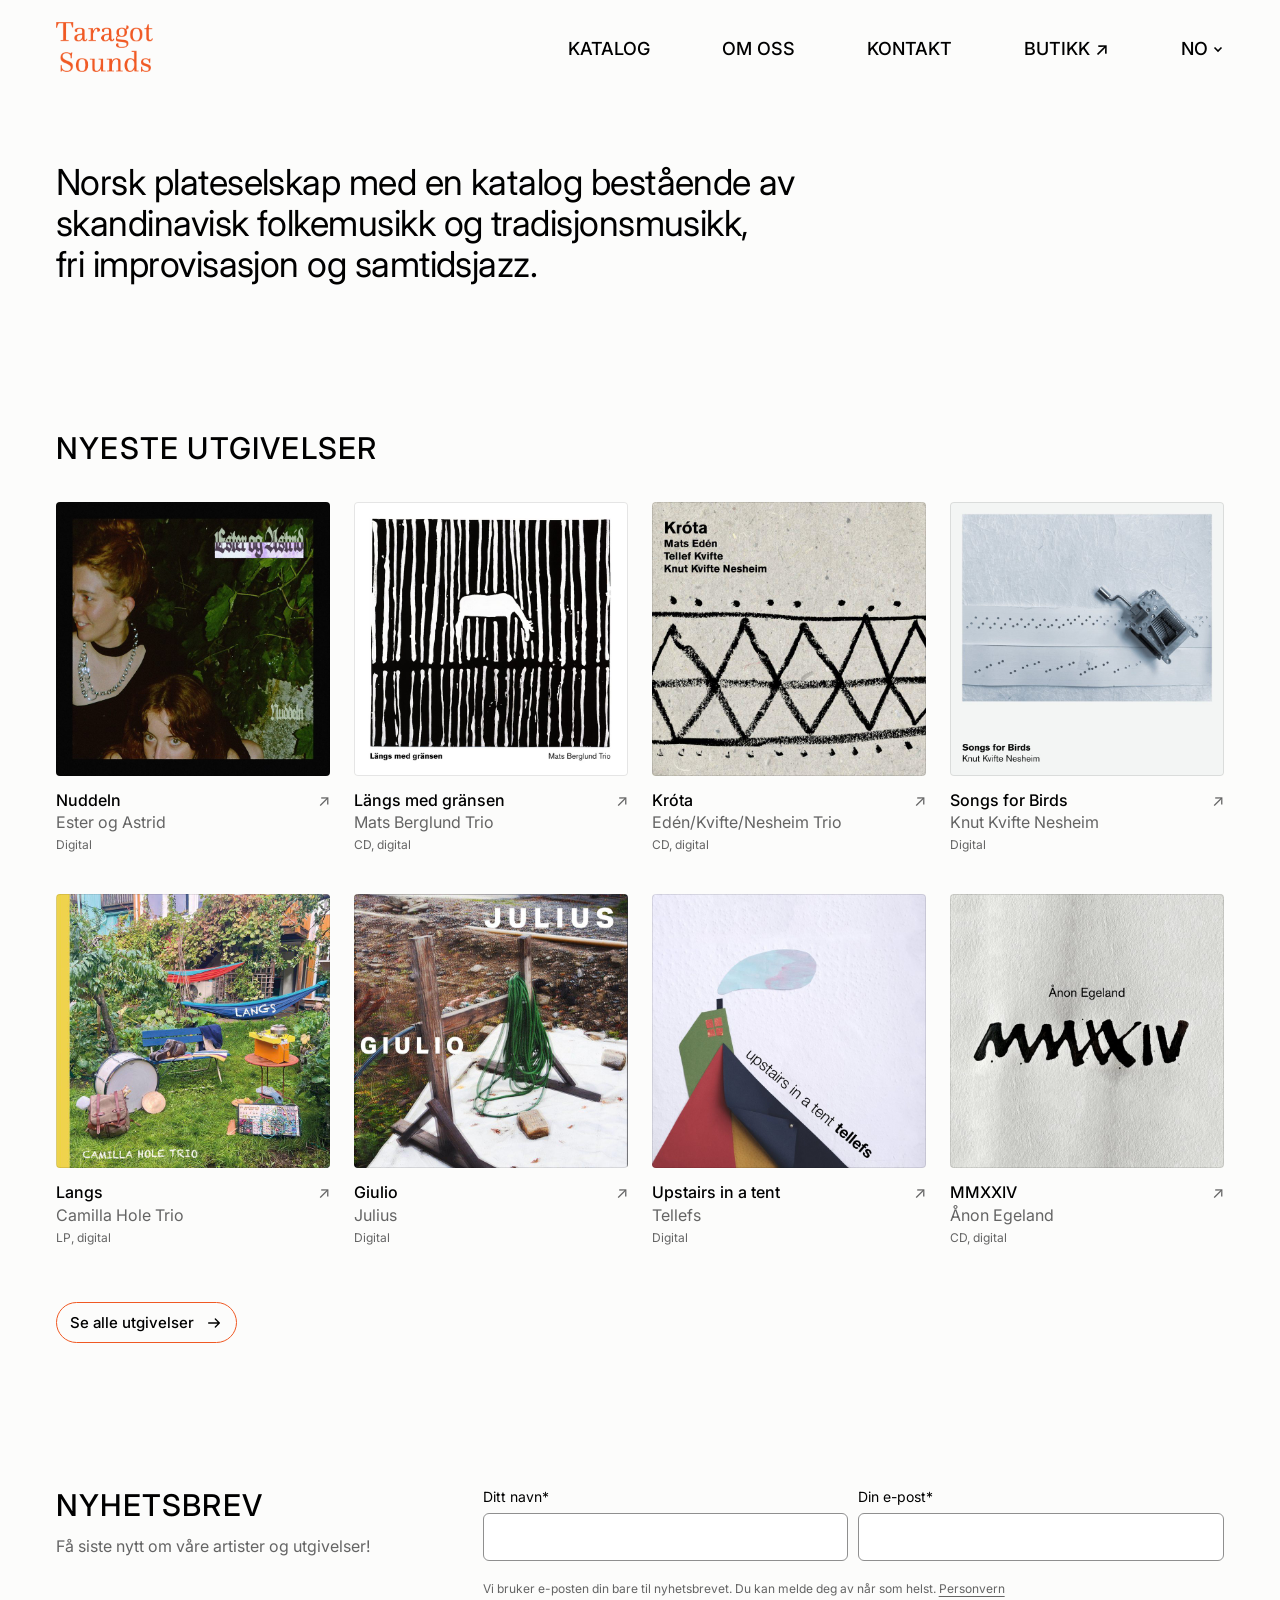
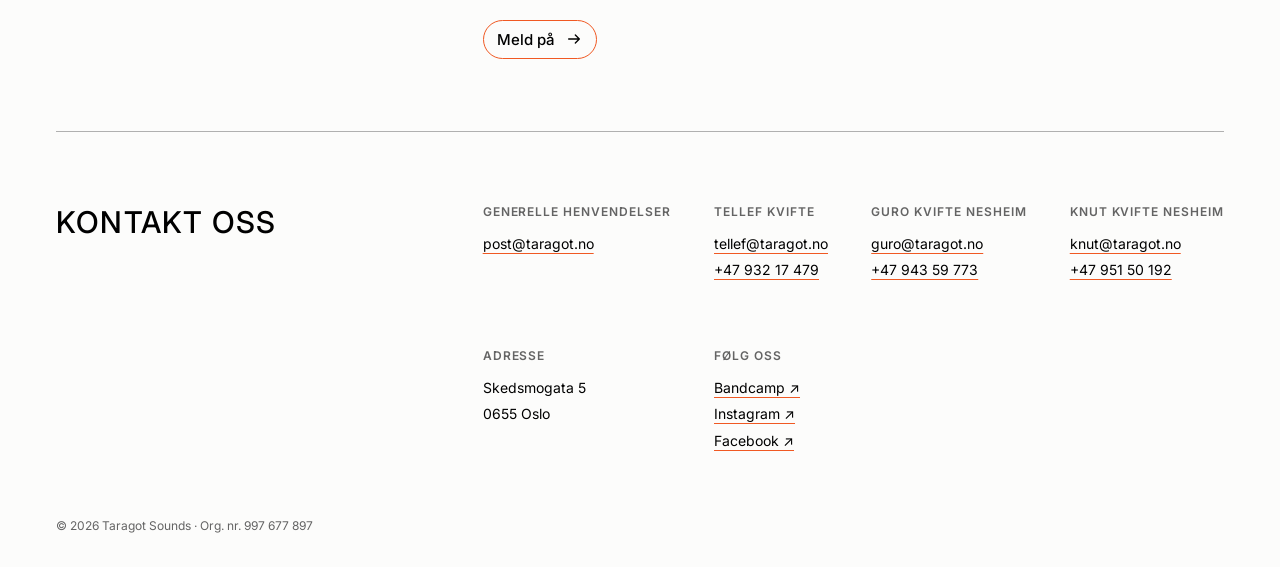
==== commit e314c993: "Fjerning av tekst på katalog-side" ====
--- a/index.html
+++ b/index.html
@@ -34,8 +34,8 @@
           <svg viewBox="0 0 12 12" fill="none" stroke="currentColor" stroke-width="1.6" aria-hidden="true"><path d="M2.5 4.5 6 8l3.5-3.5"/></svg>
         </button>
         <ul class="sprak-liste" id="sprak-liste" hidden>
-          <li><a href="#" lang="nb" aria-current="true">Norsk</a></li>
-          <li><a href="#" lang="en" hreflang="en">English</a></li>
+          <li><a href="index.html" lang="nb" aria-current="true">Norsk</a></li>
+          <li><a href="en/index.html" lang="en" hreflang="en">English</a></li>
         </ul>
       </div>
       <div class="meny-mobil">
@@ -77,10 +77,10 @@
         <a class="kort" href="https://taragot.bandcamp.com/album/nuddeln" target="_blank" rel="noopener" data-slipp="2026-11-21"><div class="cover">Nuddeln<img src="bilder/covers/nuddeln.jpg" alt="" loading="lazy" onerror="this.remove()"><span class="slipp-merke">Slippes 21. nov.</span></div><h3>Nuddeln<span class="pil-ut" aria-hidden="true">↗</span></h3><p class="artist">Ester og Astrid</p><p class="format">Digital</p><span class="sr-only"> – forhåndslytt på Bandcamp (åpnes i ny fane)</span></a>
         <a class="kort" href="https://taragot.bandcamp.com/album/l-ngs-med-gr-nsen" target="_blank" rel="noopener"><div class="cover">Längs med gränsen<img src="bilder/covers/langs-med-gransen.jpg" alt="" loading="lazy" onerror="this.remove()"></div><h3>Längs med gränsen<span class="pil-ut" aria-hidden="true">↗</span></h3><p class="artist">Mats Berglund Trio</p><p class="format">CD, digital</p><span class="sr-only"> – hør på Bandcamp (åpnes i ny fane)</span></a>
         <a class="kort" href="https://taragot.bandcamp.com/album/kr-ta" target="_blank" rel="noopener"><div class="cover">Króta<img src="bilder/covers/krota.jpg" alt="" loading="lazy" onerror="this.remove()"></div><h3>Króta<span class="pil-ut" aria-hidden="true">↗</span></h3><p class="artist">Edén/Kvifte/Nesheim Trio</p><p class="format">CD, digital</p><span class="sr-only"> – hør på Bandcamp (åpnes i ny fane)</span></a>
-        <a class="kort" href="https://knutkviftenesheim.bandcamp.com/album/songs-for-birds" target="_blank" rel="noopener"><div class="cover">Songs for Birds<img src="bilder/covers/songs-for-birds.jpg" alt="" loading="lazy" onerror="this.remove()"></div><h3>Songs for Birds<span class="pil-ut" aria-hidden="true">↗</span></h3><p class="artist">Knut Kvifte Nesheim</p><p class="format">digital</p><span class="sr-only"> – hør på Bandcamp (åpnes i ny fane)</span></a>
+        <a class="kort" href="https://knutkviftenesheim.bandcamp.com/album/songs-for-birds" target="_blank" rel="noopener"><div class="cover">Songs for Birds<img src="bilder/covers/songs-for-birds.jpg" alt="" loading="lazy" onerror="this.remove()"></div><h3>Songs for Birds<span class="pil-ut" aria-hidden="true">↗</span></h3><p class="artist">Knut Kvifte Nesheim</p><p class="format">Digital</p><span class="sr-only"> – hør på Bandcamp (åpnes i ny fane)</span></a>
         <a class="kort" href="https://camillaholetrio.bandcamp.com/album/langs" target="_blank" rel="noopener"><div class="cover">Langs<img src="bilder/covers/langs.jpg" alt="" loading="lazy" onerror="this.remove()"></div><h3>Langs<span class="pil-ut" aria-hidden="true">↗</span></h3><p class="artist">Camilla Hole Trio</p><p class="format">LP, digital</p><span class="sr-only"> – hør på Bandcamp (åpnes i ny fane)</span></a>
-        <a class="kort" href="https://taragot.bandcamp.com/track/giulio" target="_blank" rel="noopener"><div class="cover">Giulio<img src="bilder/covers/giulio.jpg" alt="" loading="lazy" onerror="this.remove()"></div><h3>Giulio<span class="pil-ut" aria-hidden="true">↗</span></h3><p class="artist">Julius</p><p class="format">digital</p><span class="sr-only"> – hør på Bandcamp (åpnes i ny fane)</span></a>
-        <a class="kort" href="https://tellefkvifte.bandcamp.com/album/upstairs-in-a-tent" target="_blank" rel="noopener"><div class="cover">Upstairs in a tent<img src="bilder/covers/upstairs-in-a-tent.jpg" alt="" loading="lazy" onerror="this.remove()"></div><h3>Upstairs in a tent<span class="pil-ut" aria-hidden="true">↗</span></h3><p class="artist">Tellefs</p><p class="format">digital</p><span class="sr-only"> – hør på Bandcamp (åpnes i ny fane)</span></a>
+        <a class="kort" href="https://taragot.bandcamp.com/track/giulio" target="_blank" rel="noopener"><div class="cover">Giulio<img src="bilder/covers/giulio.jpg" alt="" loading="lazy" onerror="this.remove()"></div><h3>Giulio<span class="pil-ut" aria-hidden="true">↗</span></h3><p class="artist">Julius</p><p class="format">Digital</p><span class="sr-only"> – hør på Bandcamp (åpnes i ny fane)</span></a>
+        <a class="kort" href="https://tellefkvifte.bandcamp.com/album/upstairs-in-a-tent" target="_blank" rel="noopener"><div class="cover">Upstairs in a tent<img src="bilder/covers/upstairs-in-a-tent.jpg" alt="" loading="lazy" onerror="this.remove()"></div><h3>Upstairs in a tent<span class="pil-ut" aria-hidden="true">↗</span></h3><p class="artist">Tellefs</p><p class="format">Digital</p><span class="sr-only"> – hør på Bandcamp (åpnes i ny fane)</span></a>
         <a class="kort" href="https://taragot.bandcamp.com/album/non-egeland-mmxxiv" target="_blank" rel="noopener"><div class="cover">MMXXIV<img src="bilder/covers/mmxxiv.jpg" alt="" loading="lazy" onerror="this.remove()"></div><h3>MMXXIV<span class="pil-ut" aria-hidden="true">↗</span></h3><p class="artist">Ånon Egeland</p><p class="format">CD, digital</p><span class="sr-only"> – hør på Bandcamp (åpnes i ny fane)</span></a>
       </div>
 
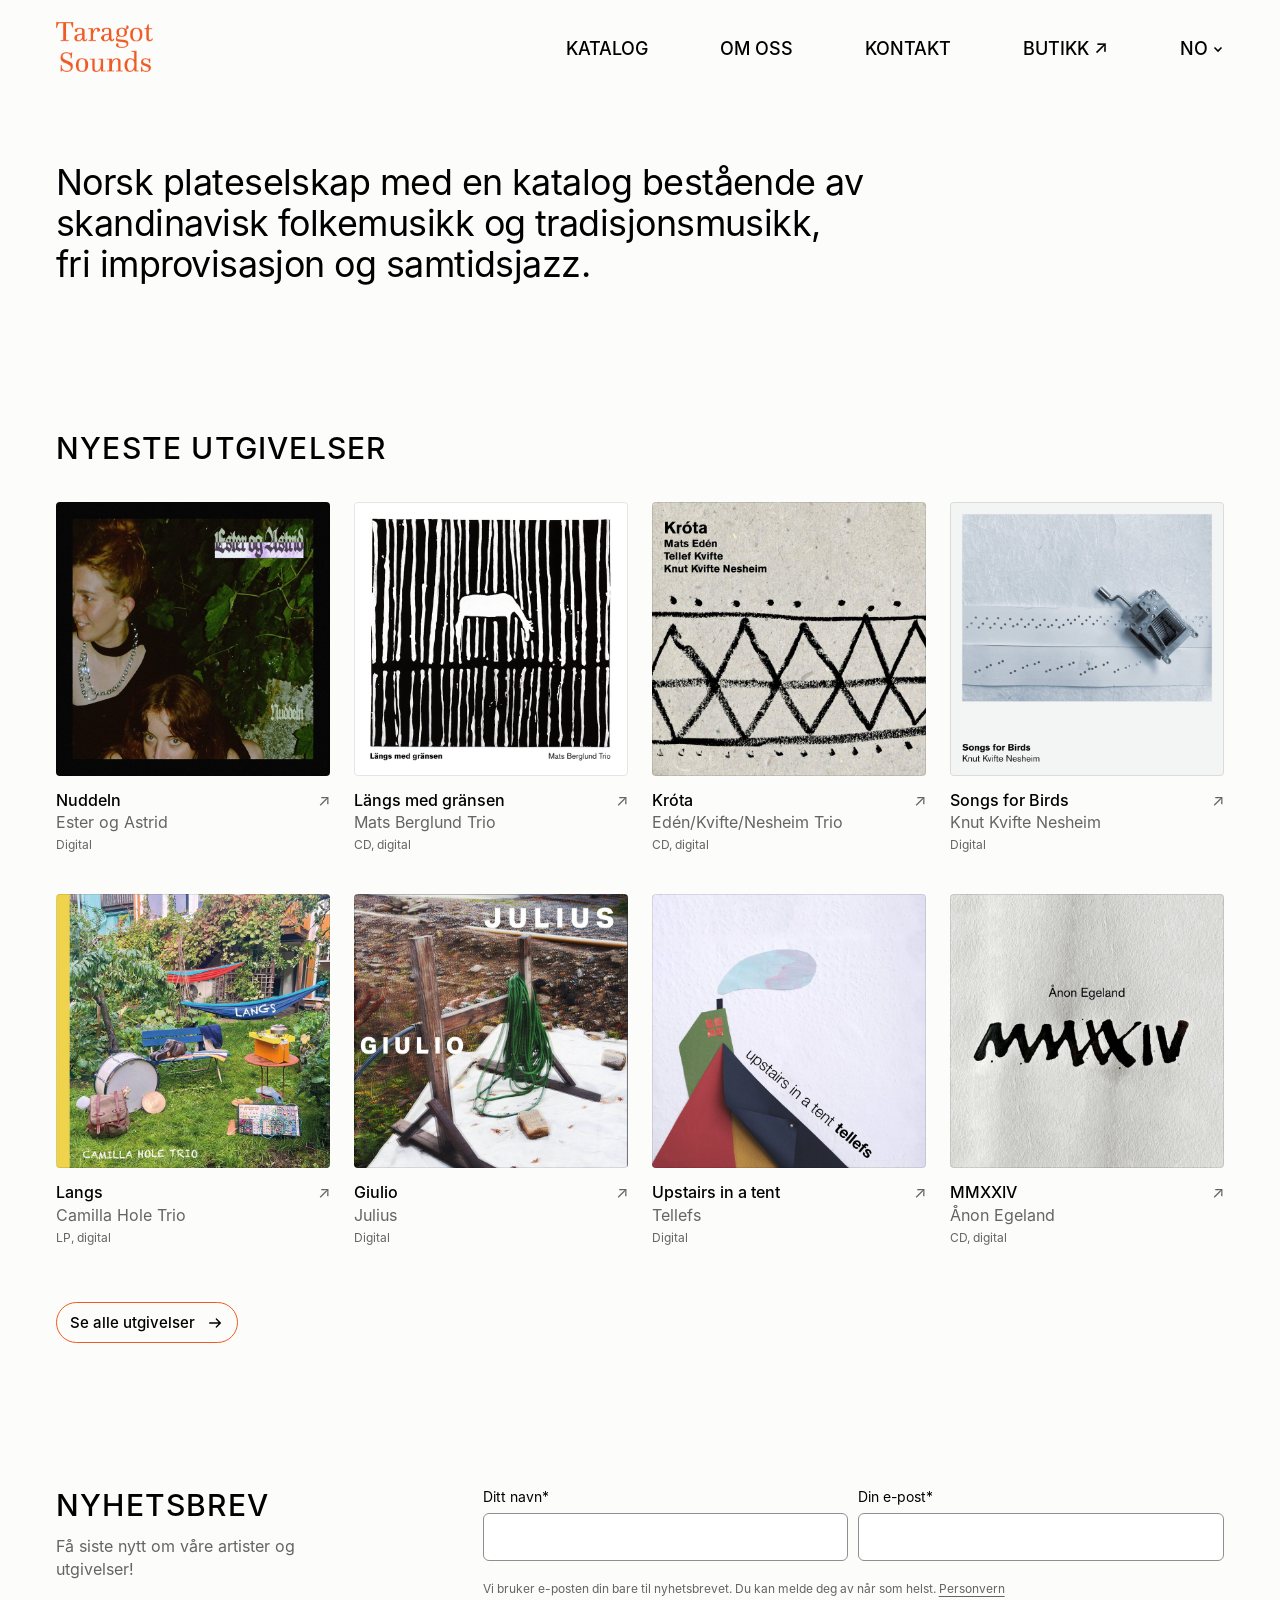
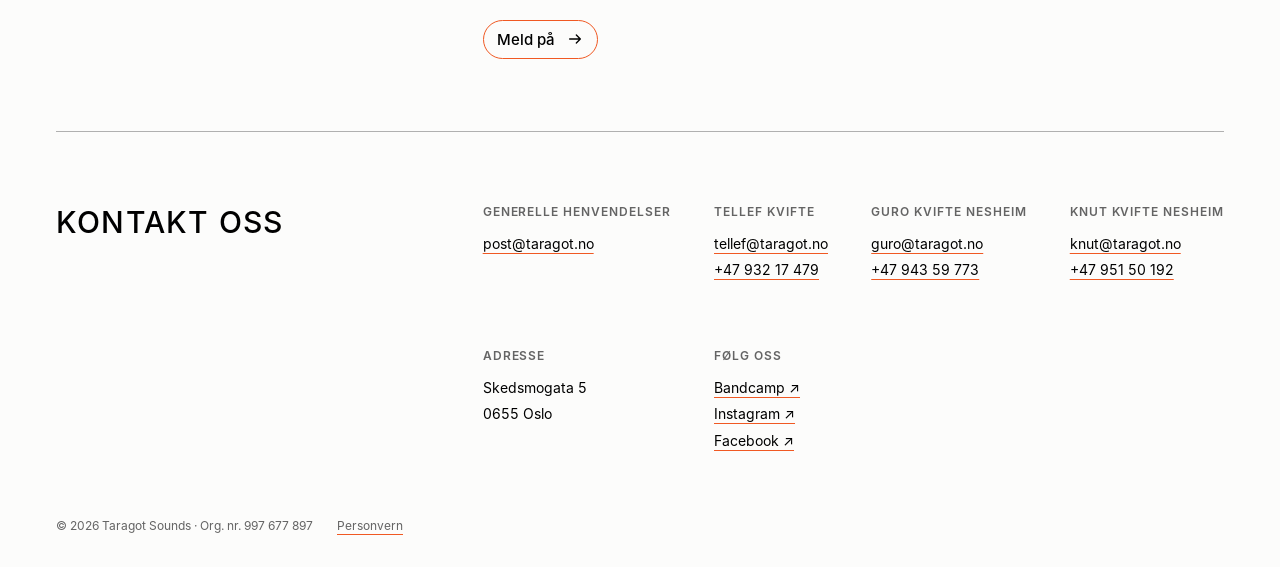
==== commit 248faaa1: "søking i katalog" ====
--- a/index.html
+++ b/index.html
@@ -6,16 +6,27 @@
   <title>Taragot Sounds</title>
   <meta name="description" content="Norsk plateselskap med en katalog bestående av skandinavisk folkemusikk og tradisjonsmusikk, fri improvisasjon og samtidsjazz.">
 
-  <!-- Inter (gratis, Google Fonts/OFL) brukes for all tekst. -->
-  <link rel="preconnect" href="https://fonts.googleapis.com">
-  <link rel="preconnect" href="https://fonts.gstatic.com" crossorigin>
-  <link href="https://fonts.googleapis.com/css2?family=Inter:wght@400;500;600&display=swap" rel="stylesheet">
+  <!-- Ikoner i nettleserfanen og på hjemskjermen -->
+  <link rel="icon" type="image/png" sizes="32x32" href="favicon-32.png">
+  <link rel="apple-touch-icon" href="apple-touch-icon.png">
+
+  <!-- Forhåndsvisning når siden deles (Facebook, Messenger, Slack o.l.) -->
+  <meta property="og:type" content="website">
+  <meta property="og:site_name" content="Taragot Sounds">
+  <meta property="og:title" content="Taragot Sounds">
+  <meta property="og:description" content="Norsk plateselskap med en katalog bestående av skandinavisk folkemusikk og tradisjonsmusikk, fri improvisasjon og samtidsjazz.">
+  <meta property="og:image" content="https://nettside.5b.no/bilder/deling.jpg">
+  <meta property="og:locale" content="nb_NO">
+  <meta name="twitter:card" content="summary_large_image">
+
+  <!-- Skriften Inter ligger på nettsiden (skrift/), ikke hos Google. -->
 
   <!-- tokens.css: farger, fonter og størrelser. stil.css: felles oppsett for alle sider. -->
   <link rel="stylesheet" href="tokens.css">
   <link rel="stylesheet" href="stil.css">
 </head>
 <body>
+  <a class="hopp" href="#innhold">Hopp til innhold</a>
 
 
   <header class="nav" id="nav">
@@ -52,7 +63,7 @@
     </button>
   </header>
 
-  <main>
+  <main id="innhold" tabindex="-1">
     <section class="intro">
       <h1>Norsk plateselskap med en katalog bestående av skandinavisk folkemusikk og
         tradisjonsmusikk, fri&nbsp;improvisasjon og samtidsjazz.</h1>
@@ -107,7 +118,7 @@
             <input id="epost" type="email" autocomplete="email" required>
           </div>
         </div>
-        <p class="personvern">Vi bruker e-posten din bare til nyhetsbrevet. Du kan melde deg av når som helst. <a href="#">Personvern</a></p>
+        <p class="personvern">Vi bruker e-posten din bare til nyhetsbrevet. Du kan melde deg av når som helst. <a href="personvern.html">Personvern</a></p>
         <button class="knapp" type="submit">Meld på
           <svg viewBox="0 0 18 18" fill="none" stroke="currentColor" stroke-width="1.5" stroke-linecap="round" stroke-linejoin="round" aria-hidden="true"><path d="M3 9h12M10.5 4.5 15 9l-4.5 4.5"/></svg>
         </button>
@@ -174,6 +185,7 @@
     </div>
     <div class="footer-bunn">
       <span>© 2026 Taragot Sounds · Org. nr. 997 677 897</span>
+      <a class="lenke" href="personvern.html">Personvern</a>
     </div>
   </footer>
 
--- a/stil.css
+++ b/stil.css
@@ -4,7 +4,30 @@
    Ny layout 2026-10-26 etter Mildrids skisser.
    ===================================================================== */
 
+/* Skriften Inter (OFL-lisens, se skrift/LISENS-Inter-OFL.txt) ligger på nettsiden */
+@font-face { font-family: "Inter"; font-weight: 400; font-style: normal; font-display: swap; src: url("skrift/inter-regular.woff") format("woff"); }
+@font-face { font-family: "Inter"; font-weight: 500; font-style: normal; font-display: swap; src: url("skrift/inter-medium.woff") format("woff"); }
+@font-face { font-family: "Inter"; font-weight: 600; font-style: normal; font-display: swap; src: url("skrift/inter-semibold.woff") format("woff"); }
+
 * { box-sizing: border-box; }
+
+/* «Hopp til innhold»: skjult til man trykker Tab */
+.hopp {
+  position: absolute; left: var(--gutter); top: -60px; z-index: 100;
+  background: var(--text); color: #FFFFFF; padding: 10px 16px; border-radius: 6px;
+  font-size: var(--t-liten); font-weight: 600; transition: top .15s ease;
+}
+.hopp:focus { top: 12px; }
+main:focus { outline: none; }
+main { scroll-margin-top: 130px; } /* så toppmenyen ikke dekker overskriften etter «Hopp til innhold» */
+
+/* Personvern-siden */
+.juridisk { max-width: 68ch; padding: 0 var(--gutter) var(--seksjon-luft); }
+.juridisk h2 { font-size: var(--t-meny); font-weight: 600; margin: 40px 0 10px; }
+.juridisk p, .juridisk li { font-size: var(--t-brod); line-height: 1.65; margin: 0 0 12px; }
+.juridisk ul { padding-left: 20px; margin: 0 0 12px; }
+.juridisk .lenke { font-size: inherit; }
+.juridisk .oppdatert { color: var(--text-svak-2); font-size: var(--t-liten); margin-top: 40px; }
 html { scroll-behavior: smooth; }
 body {
   margin: 0;
@@ -190,6 +213,34 @@
 .kort:hover .pil-ut, .kort:focus-visible .pil-ut { color: var(--text); transform: translate(2px, -2px); }
 .kort .artist { font-size: var(--t-meny); color: var(--text-svak-2); margin: 0; line-height: 1.3; }
 .kort .format { font-size: var(--t-caption); color: var(--text-svak-2); margin: 4px 0 0; }
+/* Søk i katalogen */
+.katalogsok { display: flex; align-items: center; justify-content: space-between; gap: 16px 24px; flex-wrap: wrap; margin: 0 0 36px; }
+.sokefelt {
+  display: flex; align-items: center; gap: 10px; flex: 0 1 420px;
+  height: 48px; padding: 0 8px 0 16px;
+  border: 1px solid var(--felt-kant); border-radius: 6px; background: var(--bg-alt);
+  transition: border-color .15s ease;
+}
+.sokefelt:hover { border-color: var(--text); }
+.sokefelt:focus-within { border-color: var(--text); outline: 2px solid var(--text); outline-offset: 1px; }
+.sokefelt > svg { flex: none; width: 18px; height: 18px; color: var(--text-svak-2); }
+.sokefelt input {
+  flex: 1; min-width: 0; height: 100%; border: 0; outline: 0; background: none;
+  font-family: var(--font-brodtekst); font-size: var(--t-meny); color: var(--text);
+}
+.sokefelt input::placeholder { color: var(--text-svak-2); }
+.sokefelt input::-webkit-search-cancel-button { display: none; }
+.sok-tom {
+  flex: none; width: 34px; height: 34px; border-radius: 50%; border: 0; background: none;
+  color: var(--text); cursor: pointer; display: inline-flex; align-items: center; justify-content: center;
+}
+.sok-tom[hidden] { display: none; }
+.sok-tom:hover { background: var(--bg-alt-2); }
+.sok-tom svg { width: 16px; height: 16px; }
+.sok-antall { margin: 0; font-size: var(--t-liten); color: var(--text-svak-2); }
+.sok-ingen { margin: 0 0 40px; font-size: var(--t-meny); }
+.kort[hidden] { display: none; }
+
 /* Kommende utgivelse: merke oppå coveret. Fjernes automatisk på slippdagen (felles.js). */
 .slipp-merke {
   position: absolute; left: 10px; top: 10px; z-index: 2;
@@ -333,7 +384,7 @@
 .footer-kol p, .footer-kol ul { margin: 0; padding: 0; list-style: none; line-height: 1.9; }
 .footer-kol .lenke { font-size: var(--t-liten); }
 .footer-bunn {
-  display: flex; justify-content: space-between; align-items: center; gap: 20px;
+  display: flex; justify-content: flex-start; align-items: center; gap: 24px; flex-wrap: wrap;
   padding-top: 8px; font-size: var(--t-caption); color: var(--text-svak-2);
 }
 /* Til toppen: rund knapp med pil, samme stil som menyknappen.
@@ -365,6 +416,7 @@
   /* Nettbrett og mobil: tittel over innholdet i Kontakt oss og på Katalog */
   .footer-kontakt { grid-template-columns: 1fr; gap: 24px; }
   .sidetopp--to-kol { grid-template-columns: 1fr; gap: 0; }
+  .sokefelt { flex-basis: 100%; }
   .sidetopp--to-kol .sideingress { margin-top: 24px; }
 
   /* Nettbrett og mobil: rund menyknapp i stedet for menylinjen */
@@ -456,3 +508,5 @@
   html { scroll-behavior: auto; }
   .nav, .kort, .cover img { transition: none; }
 }
+
+.footer-bunn .lenke { font-size: var(--t-caption); }
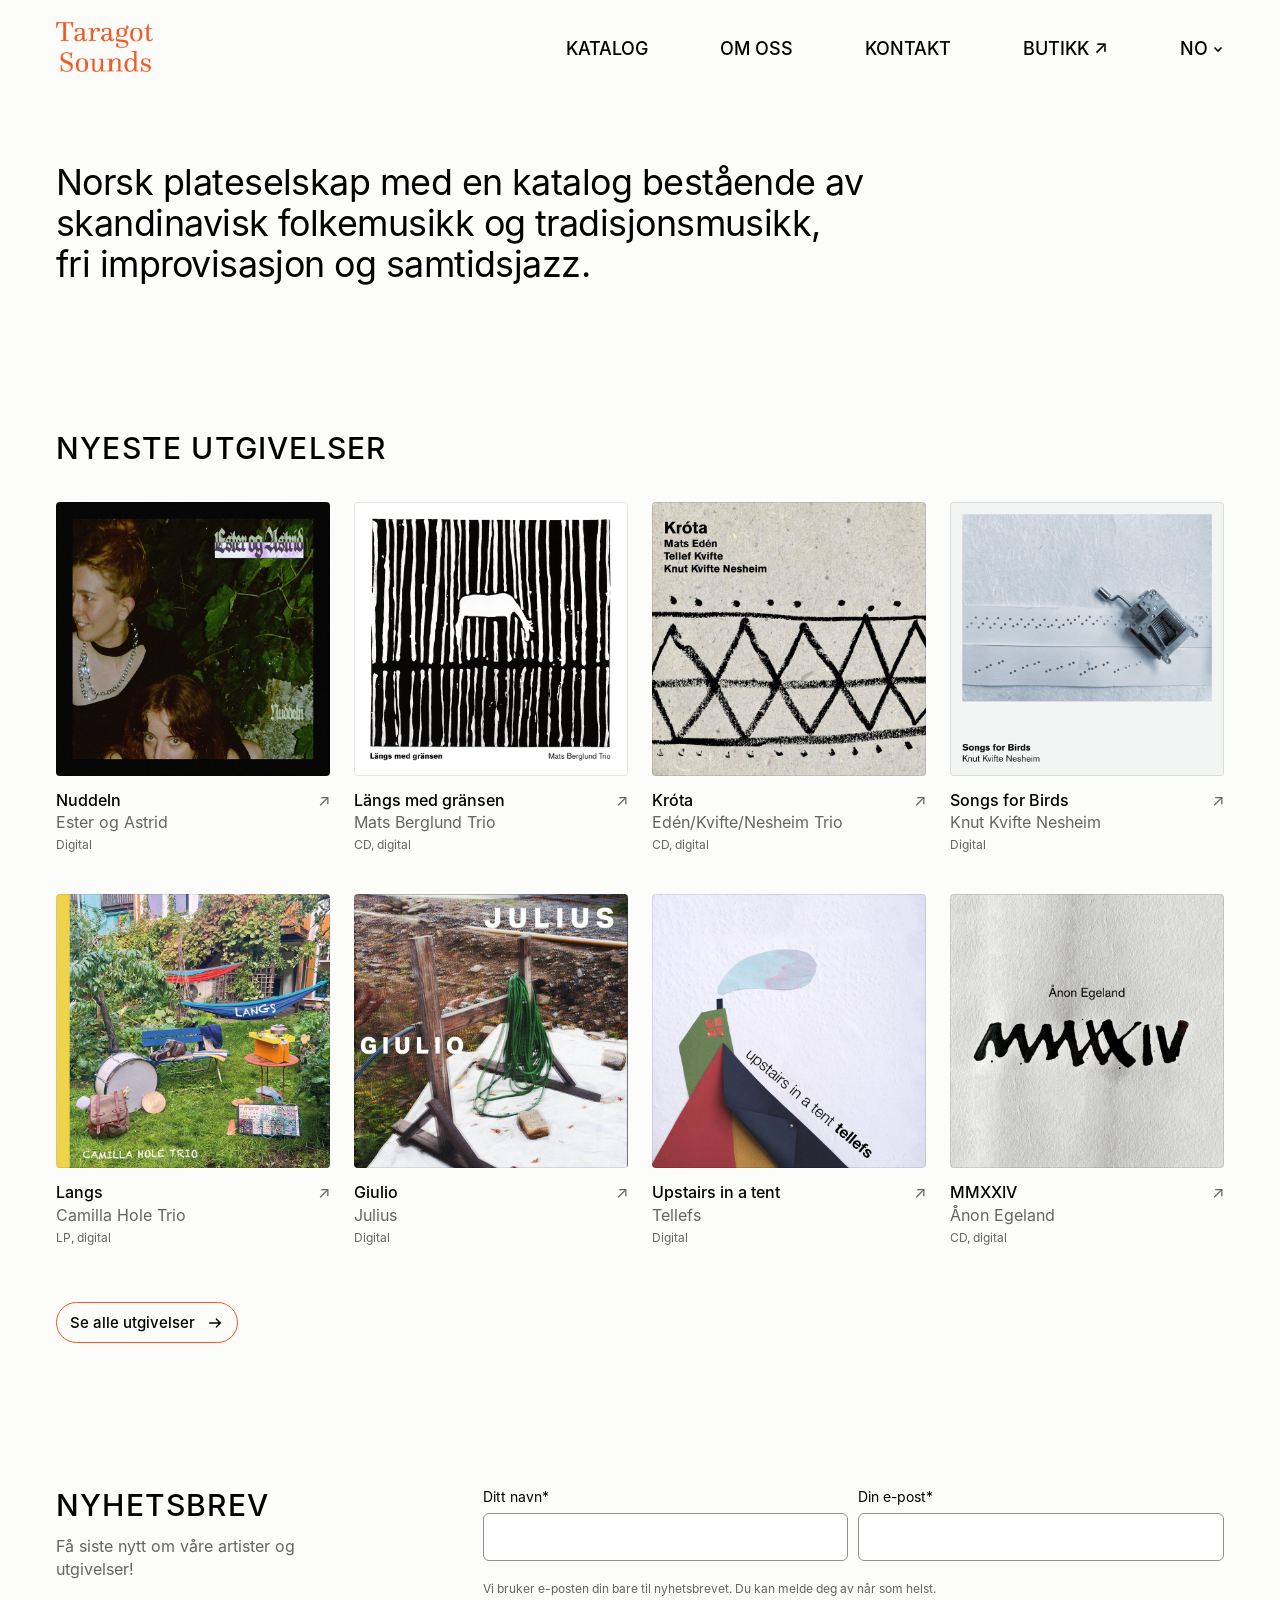
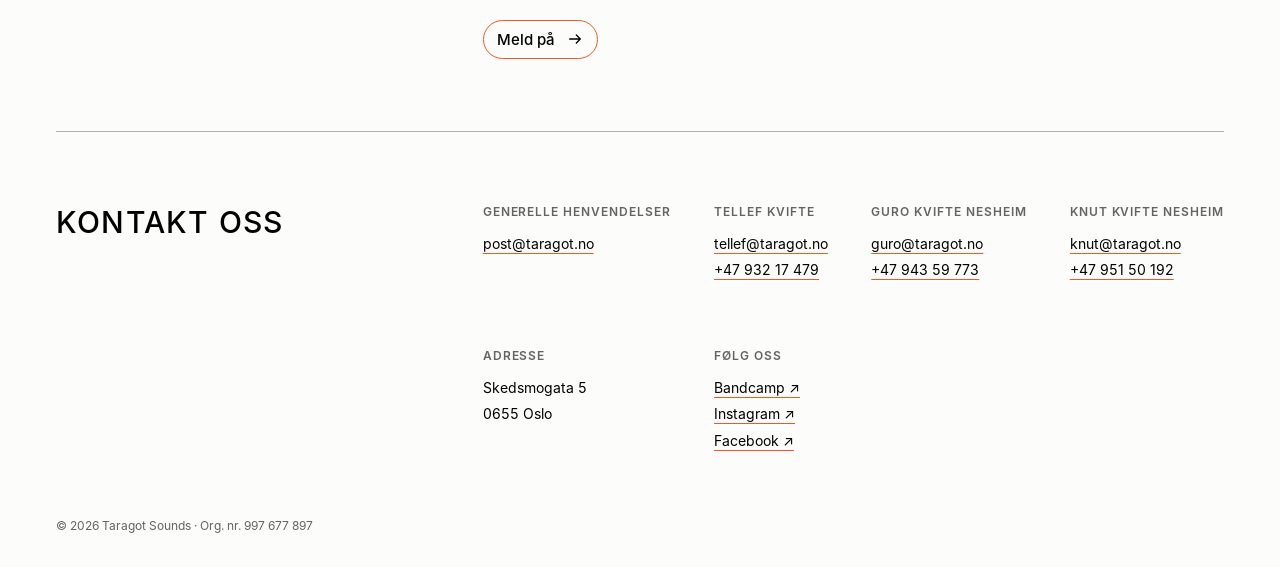
==== commit f45743fb: "endring av personvern" ====
--- a/index.html
+++ b/index.html
@@ -118,7 +118,7 @@
             <input id="epost" type="email" autocomplete="email" required>
           </div>
         </div>
-        <p class="personvern">Vi bruker e-posten din bare til nyhetsbrevet. Du kan melde deg av når som helst. <a href="personvern.html">Personvern</a></p>
+        <p class="personvern">Vi bruker e-posten din bare til nyhetsbrevet. Du kan melde deg av når som helst.</p>
         <button class="knapp" type="submit">Meld på
           <svg viewBox="0 0 18 18" fill="none" stroke="currentColor" stroke-width="1.5" stroke-linecap="round" stroke-linejoin="round" aria-hidden="true"><path d="M3 9h12M10.5 4.5 15 9l-4.5 4.5"/></svg>
         </button>
@@ -185,7 +185,6 @@
     </div>
     <div class="footer-bunn">
       <span>© 2026 Taragot Sounds · Org. nr. 997 677 897</span>
-      <a class="lenke" href="personvern.html">Personvern</a>
     </div>
   </footer>
 
--- a/stil.css
+++ b/stil.css
@@ -464,6 +464,11 @@
   .sidetopp--to-kol { grid-template-columns: 1fr; gap: 0; }
   .sidetopp--to-kol .sideingress { margin-top: 18px; }
 
+  /* Om oss: Historien før portrettene på mobil */
+  .om-side { display: flex; flex-direction: column; }
+  .om-side .historien { order: 1; padding-top: 0; }
+  .om-side .folk-seksjon { order: 2; padding-bottom: var(--seksjon-luft); }
+
   .utgivelser-topp { margin-bottom: 18px; }
   .pilknapper { display: flex; }
 
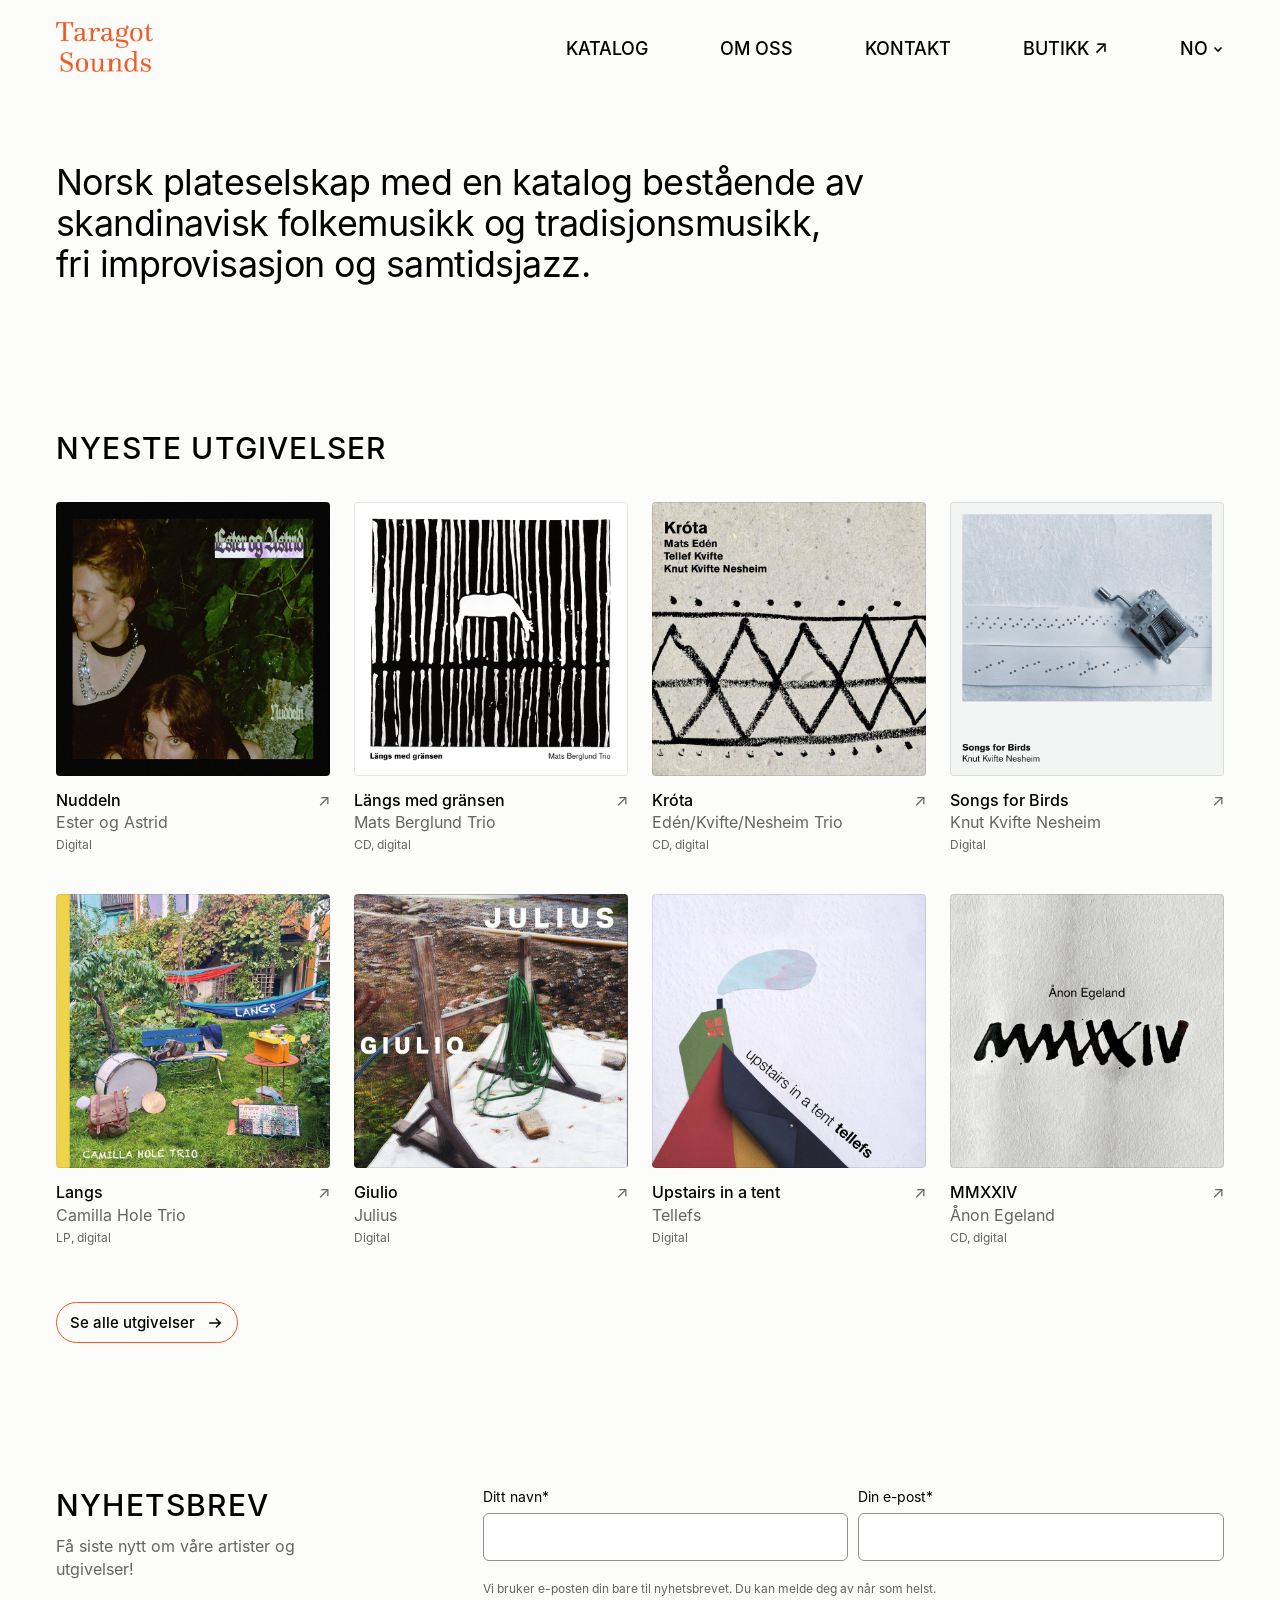
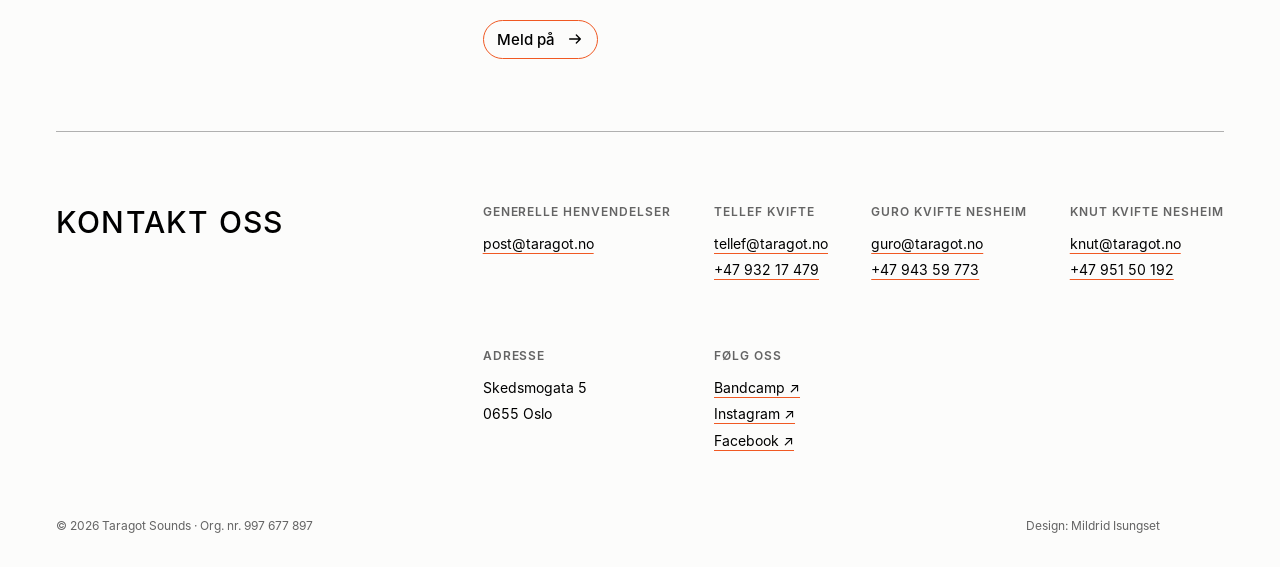
==== commit 5975e31c: "design-kretidering" ====
--- a/index.html
+++ b/index.html
@@ -185,6 +185,7 @@
     </div>
     <div class="footer-bunn">
       <span>© 2026 Taragot Sounds · Org. nr. 997 677 897</span>
+      <span class="kreditering">Design: Mildrid Isungset</span>
     </div>
   </footer>
 
--- a/stil.css
+++ b/stil.css
@@ -387,6 +387,8 @@
   display: flex; justify-content: flex-start; align-items: center; gap: 24px; flex-wrap: wrap;
   padding-top: 8px; font-size: var(--t-caption); color: var(--text-svak-2);
 }
+/* Designkreditering: til høyre på PC (med plass til til-toppen-knappen), under og venstrestilt på mobil */
+.kreditering { margin-left: auto; margin-right: 64px; }
 /* Til toppen: rund knapp med pil, samme stil som menyknappen.
    Ligger fast nede i høyre hjørne og vises når man har scrollet ned. */
 .til-toppen {
@@ -454,6 +456,8 @@
    MOBIL
    ===================================================================== */
 @media (max-width: 767px) {
+  .kreditering { margin: 0; flex-basis: 100%; }
+  .footer-bunn { row-gap: 8px; }
   :root { --gutter: 20px; --t-h2-ny: 20px; --t-sidetittel-ny: 28px; --t-ingress: 19px; --seksjon-luft: 48px; }
 
   .logo img { width: 68px; }
